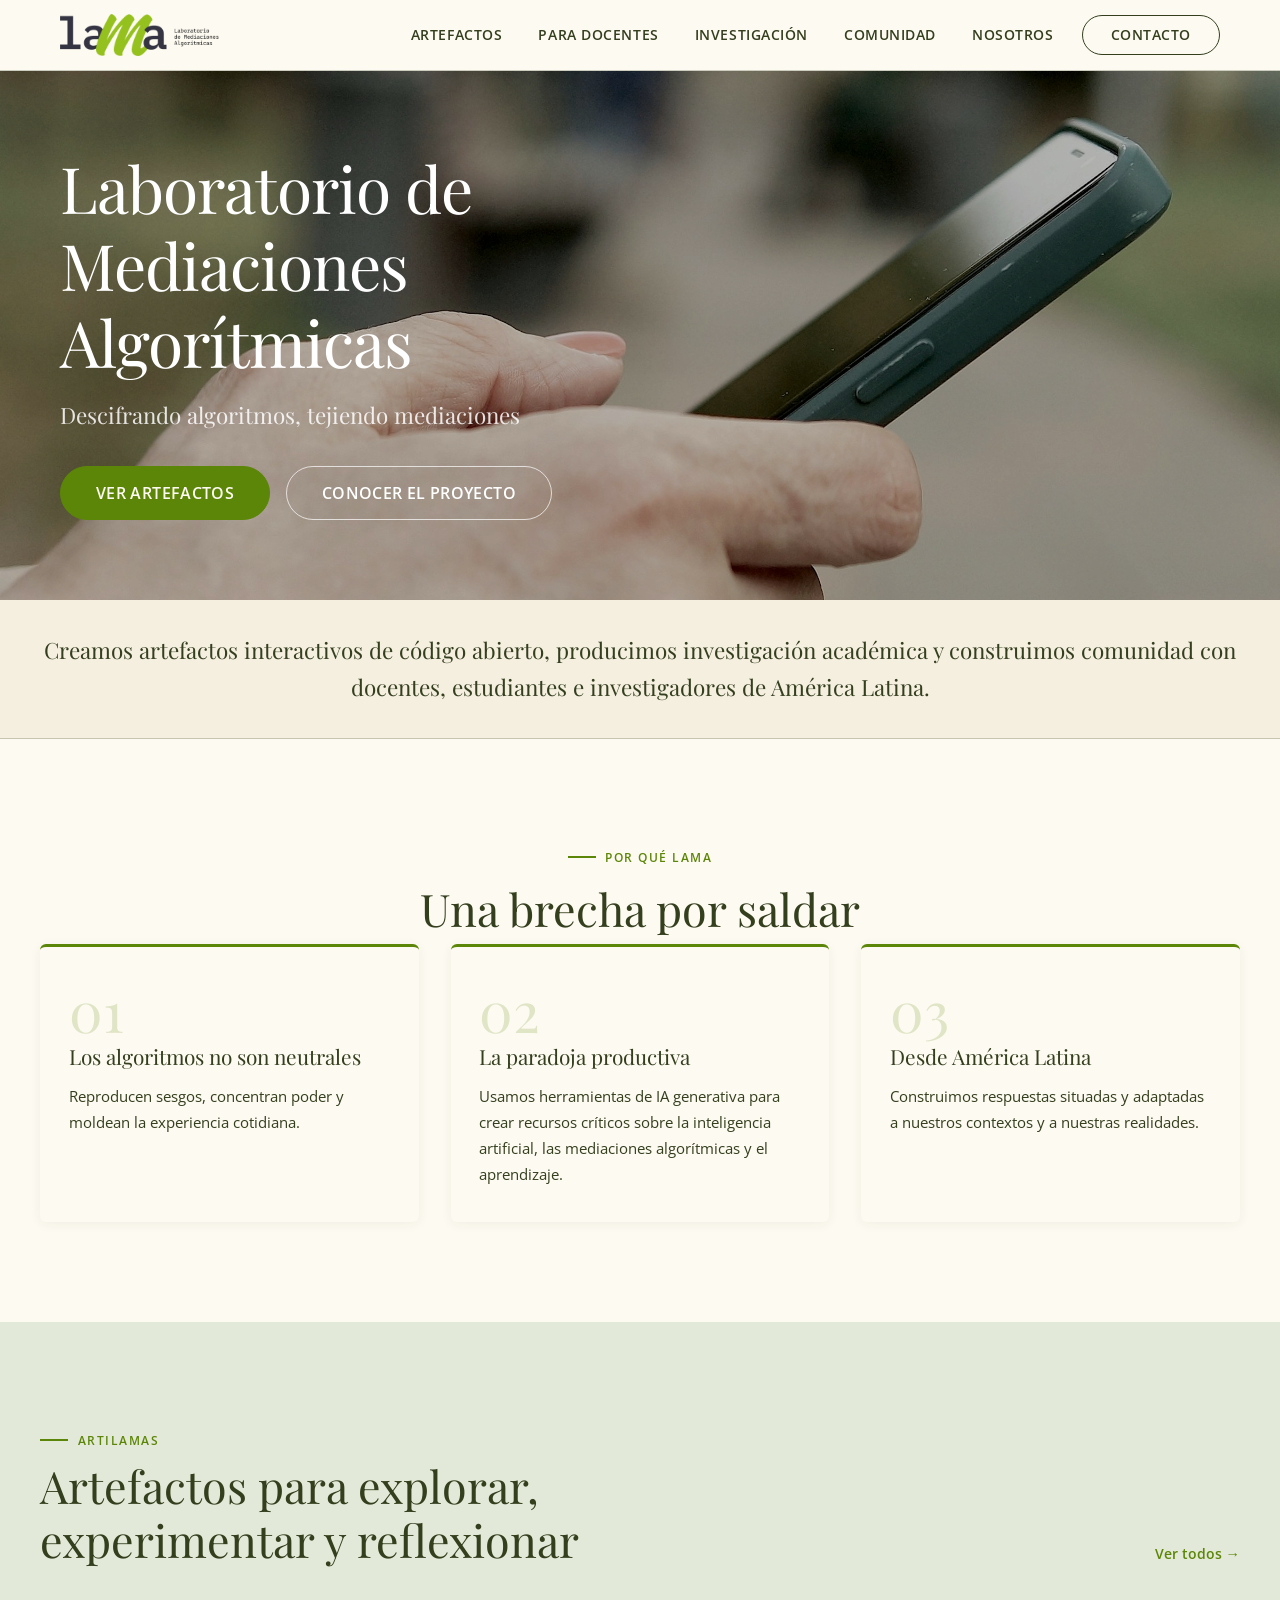
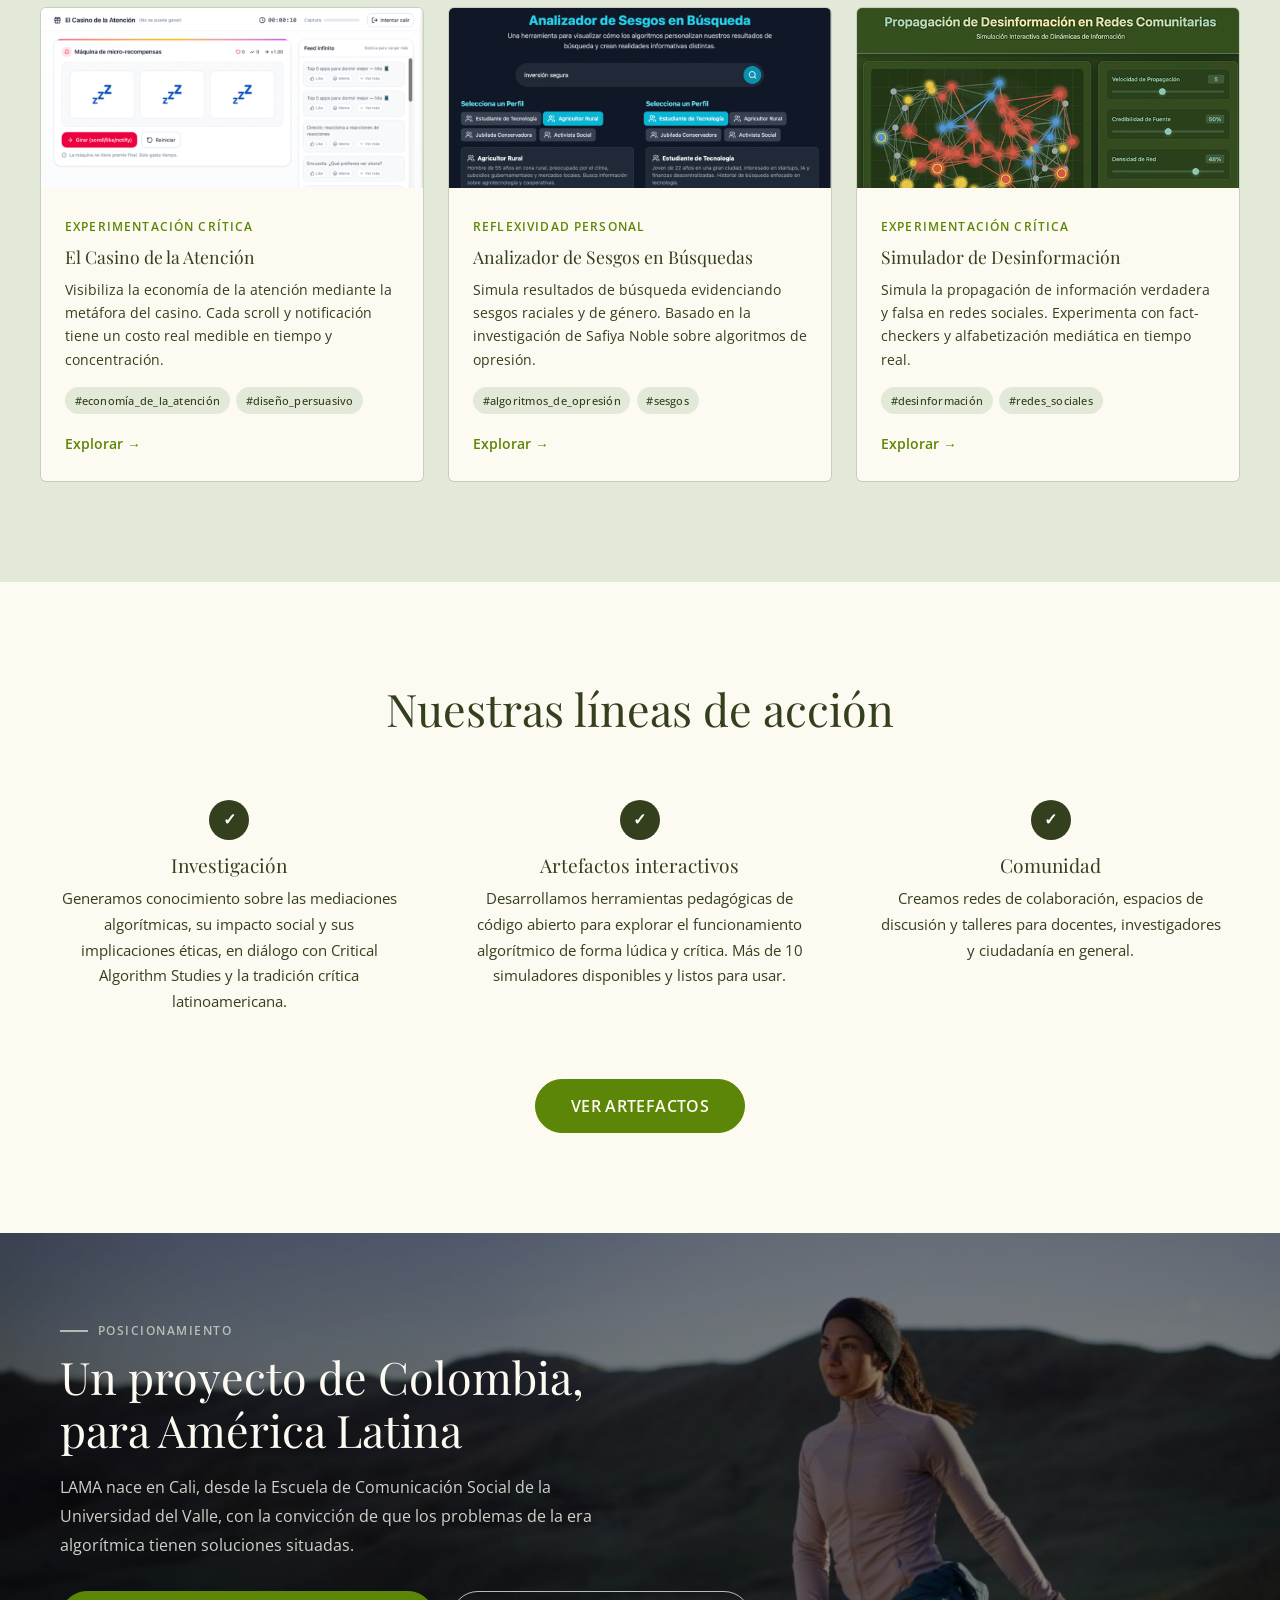
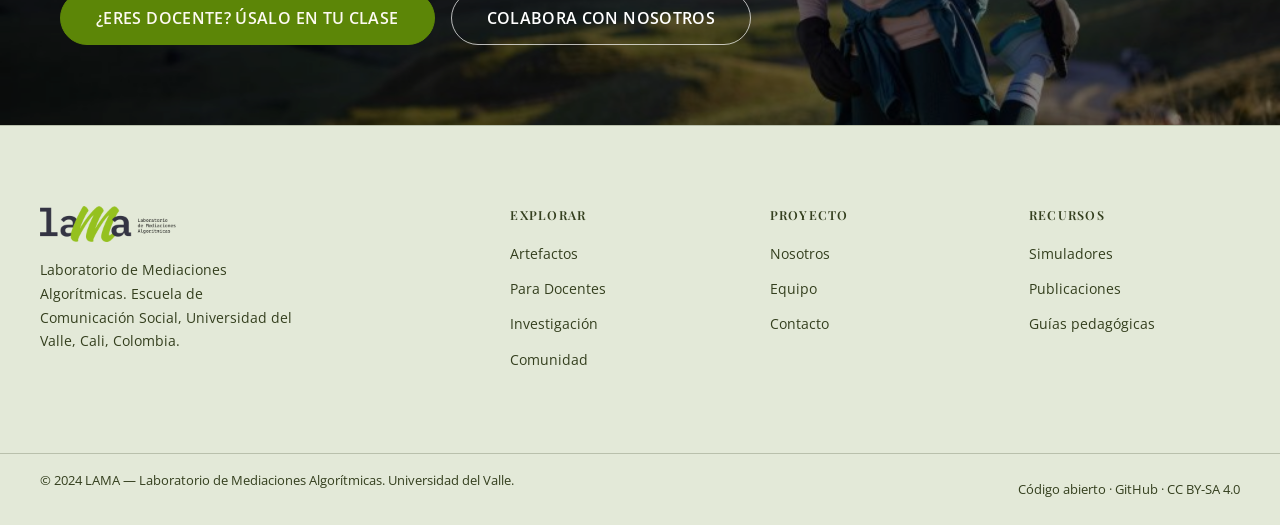
==== index.html @ 021242a7 "Primer commit: sitio web LAMA Co-Authored-By: Claude Sonnet 4.6 <noreply@anthropic.com>" ====
<!DOCTYPE html>
<html lang="es">
<head>
<meta charset="UTF-8">
<meta name="viewport" content="width=device-width, initial-scale=1.0">
<title>LAMA — Laboratorio de Mediaciones Algorítmicas</title>
<meta name="description" content="LAMA crea artefactos pedagógicos interactivos de código abierto para la alfabetización algorítmica crítica. Universidad del Valle, Cali, Colombia.">
<link rel="preconnect" href="https://fonts.googleapis.com">
<link rel="preconnect" href="https://fonts.gstatic.com" crossorigin>
<link href="https://fonts.googleapis.com/css2?family=Playfair+Display:ital,wght@0,400;0,500;0,600;1,400;1,500&family=Open+Sans:wght@300;400;500;600&display=swap" rel="stylesheet">
<link rel="stylesheet" href="assets/css/main.css?v=4">
<style>
  h1,h2,h3,h4,h5,h6 { font-family: 'Playfair Display', serif !important; }
  .intro-bar { background: #F5EFE0 !important; }
  .intro-bar-inner {
    font-family: 'Playfair Display', serif !important;
    font-style: normal;
    font-size: 1.4rem;
    font-weight: 400;
    color: #343F1E;
    text-align: center;
    line-height: 1.65;
  }
  body { font-family: 'Open Sans', sans-serif; }
  .card-thumb { padding: 0; overflow: hidden; }
  .card-thumb img { width: 100%; height: 200px; object-fit: cover; object-position: top center; display: block; }
</style>
</head>
<body>

<!-- ══ NAV ══════════════════════════════════════════ -->
<nav id="nav">
  <div class="nav-inner">
    <a href="index.html" class="nav-logo">
      <img src="assets/img/logo.png" alt="LAMA">
    </a>
    <button class="nav-toggle" id="navToggle" aria-label="Menú">
      <span></span><span></span><span></span>
    </button>
    <ul class="nav-links" id="navLinks">
      <li><a href="artefactos.html">Artefactos</a></li>
      <li><a href="para-docentes.html">Para Docentes</a></li>
      <li><a href="investigacion.html">Investigación</a></li>
      <li><a href="comunidad.html">Comunidad</a></li>
      <li><a href="nosotros.html">Nosotros</a></li>
      <li class="nav-cta"><a href="contacto.html">Contacto</a></li>
    </ul>
  </div>
</nav>

<!-- ══ HERO ═════════════════════════════════════════ -->
<section class="hero">
  <div class="hero-bg" style="background-image:url('assets/img/Header_Home.jpg')"></div>
  <div class="hero-content">
    <h1 class="reveal" style="transition-delay:0s">Laboratorio de<br>Mediaciones<br>Algorítmicas</h1>
    <p class="hero-tagline reveal" style="transition-delay:.15s">Descifrando algoritmos, tejiendo mediaciones</p>
    <p class="hero-sub reveal" style="transition-delay:.28s"></p>
    <div class="hero-btns reveal" style="transition-delay:.4s">
      <a href="artefactos.html" class="btn btn-primary">Ver artefactos</a>
      <a href="nosotros.html" class="btn btn-outline-white">Conocer el proyecto</a>
    </div>
  </div>
</section>

<!-- ══ FRANJA INTRO ══════════════════════════════════ -->
<div class="intro-bar">
  <div class="intro-bar-inner">
    Creamos artefactos interactivos de código abierto, producimos investigación académica y construimos comunidad con docentes, estudiantes e investigadores de América Latina.
  </div>
</div>

<!-- ══ POR QUÉ LAMA — cream ══════════════════════════ -->
<section class="sec sec-cream">
  <div class="wrap">
    <div style="text-align:center;margin-bottom:.5rem">
      <span class="sec-label reveal" style="justify-content:center">Por qué LAMA</span>
      <h2 class="reveal" style="margin-top:.4rem;transition-delay:.1s">Una brecha por saldar</h2>
    </div>
<div class="why-cards">
      <div class="why-card reveal d1">
        <div class="why-num">01</div>
        <h3>Los algoritmos no son neutrales</h3>
        <p>Reproducen sesgos, concentran poder y moldean la experiencia cotidiana.</p>
      </div>
      <div class="why-card reveal d2">
        <div class="why-num">02</div>
        <h3>La paradoja productiva</h3>
        <p>Usamos herramientas de IA generativa para crear recursos críticos sobre la inteligencia artificial, las mediaciones algorítmicas y el aprendizaje.</p>
      </div>
      <div class="why-card reveal d3">
        <div class="why-num">03</div>
        <h3>Desde América Latina</h3>
        <p>Construimos respuestas situadas y adaptadas a nuestros contextos y a nuestras realidades.</p>
      </div>
    </div>
  </div>
</section>

<!-- ══ ARTEFACTOS — sage ══════════════════════════════ -->
<section class="sec sec-sage">
  <div class="wrap">
    <div class="art-header">
      <div>
        <span class="sec-label reveal">Artilamas</span>
        <h2 class="reveal" style="transition-delay:.1s">Artefactos para explorar,<br>experimentar y reflexionar</h2>
      </div>
      <a href="artefactos.html" class="link-more reveal" style="transition-delay:.2s">Ver todos →</a>
    </div>
    <div class="cards">
      <div class="card reveal d1">
        <div class="card-thumb"><img src="assets/img/Artefactos/Casino_atencion-1024x669.png" alt="El Casino de la Atención"></div>
        <div class="card-body">
          <span class="card-badge">Experimentación crítica</span>
          <h3>El Casino de la Atención</h3>
          <p>Visibiliza la economía de la atención mediante la metáfora del casino. Cada scroll y notificación tiene un costo real medible en tiempo y concentración.</p>
          <div class="card-tags">
            <span class="tag">#economía_de_la_atención</span>
            <span class="tag">#diseño_persuasivo</span>
          </div>
          <a href="http://simuladores.lama.lat" class="card-cta" target="_blank" rel="noopener">Explorar →</a>
        </div>
      </div>
      <div class="card reveal d2">
        <div class="card-thumb"><img src="assets/img/Artefactos/Analizador_de_sesgos_2-1024x724.png" alt="Analizador de Sesgos en Búsquedas"></div>
        <div class="card-body">
          <span class="card-badge">Reflexividad personal</span>
          <h3>Analizador de Sesgos en Búsquedas</h3>
          <p>Simula resultados de búsqueda evidenciando sesgos raciales y de género. Basado en la investigación de Safiya Noble sobre algoritmos de opresión.</p>
          <div class="card-tags">
            <span class="tag">#algoritmos_de_opresión</span>
            <span class="tag">#sesgos</span>
          </div>
          <a href="http://simuladores.lama.lat" class="card-cta" target="_blank" rel="noopener">Explorar →</a>
        </div>
      </div>
      <div class="card reveal d3">
        <div class="card-thumb"><img src="assets/img/Artefactos/Simulador_de_desinformacion.png" alt="Simulador de Desinformación"></div>
        <div class="card-body">
          <span class="card-badge">Experimentación crítica</span>
          <h3>Simulador de Desinformación</h3>
          <p>Simula la propagación de información verdadera y falsa en redes sociales. Experimenta con fact-checkers y alfabetización mediática en tiempo real.</p>
          <div class="card-tags">
            <span class="tag">#desinformación</span>
            <span class="tag">#redes_sociales</span>
          </div>
          <a href="http://simuladores.lama.lat" class="card-cta" target="_blank" rel="noopener">Explorar →</a>
        </div>
      </div>
    </div>
  </div>
</section>

<!-- ══ LÍNEAS DE ACCIÓN — cream ═══════════════════════ -->
<section class="sec sec-cream">
  <div class="wrap">
    <div style="text-align:center;margin-bottom:2.5rem">
      <h2 class="reveal">Nuestras líneas de acción</h2>
    </div>
    <div class="lineas-grid" style="text-align:center">
      <div class="linea-centered reveal d1">
        <div class="linea-check">✓</div>
        <h3>Investigación</h3>
        <p>Generamos conocimiento sobre las mediaciones algorítmicas, su impacto social y sus implicaciones éticas, en diálogo con Critical Algorithm Studies y la tradición crítica latinoamericana.</p>
      </div>
      <div class="linea-centered reveal d2">
        <div class="linea-check">✓</div>
        <h3>Artefactos interactivos</h3>
        <p>Desarrollamos herramientas pedagógicas de código abierto para explorar el funcionamiento algorítmico de forma lúdica y crítica. Más de 10 simuladores disponibles y listos para usar.</p>
      </div>
      <div class="linea-centered reveal d3">
        <div class="linea-check">✓</div>
        <h3>Comunidad</h3>
        <p>Creamos redes de colaboración, espacios de discusión y talleres para docentes, investigadores y ciudadanía en general.</p>
      </div>
    </div>
    <div style="text-align:center;margin-top:2.5rem" class="reveal">
      <a href="artefactos.html" class="btn btn-primary">Ver artefactos</a>
    </div>
  </div>
</section>

<!-- ══ TERRITORIAL — sage con Images3.jpg ════════════ -->
<div class="territorial">
  <div class="territorial-bg" style="background-image:url('assets/img/Images3.jpg');filter:brightness(.5);background-position:top center"></div>
  <div class="territorial-content">
    <span class="sec-label reveal">Posicionamiento</span>
    <h2 class="reveal" style="transition-delay:.12s">Un proyecto de Colombia,<br>para América Latina</h2>
    <p class="reveal" style="transition-delay:.24s">LAMA nace en Cali, desde la Escuela de Comunicación Social de la Universidad del Valle, con la convicción de que los problemas de la era algorítmica tienen soluciones situadas.</p>
    <div class="territorial-ctas reveal" style="transition-delay:.36s">
      <a href="para-docentes.html" class="btn btn-primary">¿Eres docente? Úsalo en tu clase</a>
      <a href="contacto.html" class="btn btn-outline-white">Colabora con nosotros</a>
    </div>
  </div>
</div>

<!-- ══ FOOTER — sage ═════════════════════════════════ -->
<footer>
  <div class="footer-above">
    <div class="footer-above-grid">
      <div class="footer-brand reveal">
        <img src="assets/img/logo.png" alt="LAMA">
        <p>Laboratorio de Mediaciones Algorítmicas. Escuela de Comunicación Social, Universidad del Valle, Cali, Colombia.</p>
      </div>
      <div class="footer-col reveal d1">
        <h4>Explorar</h4>
        <ul>
          <li><a href="artefactos.html">Artefactos</a></li>
          <li><a href="para-docentes.html">Para Docentes</a></li>
          <li><a href="investigacion.html">Investigación</a></li>
          <li><a href="comunidad.html">Comunidad</a></li>
        </ul>
      </div>
      <div class="footer-col reveal d2">
        <h4>Proyecto</h4>
        <ul>
          <li><a href="nosotros.html">Nosotros</a></li>
          <li><a href="nosotros.html#equipo">Equipo</a></li>
          <li><a href="contacto.html">Contacto</a></li>
        </ul>
      </div>
      <div class="footer-col reveal d3">
        <h4>Recursos</h4>
        <ul>
          <li><a href="http://simuladores.lama.lat" target="_blank" rel="noopener">Simuladores</a></li>
          <li><a href="investigacion.html#publicaciones">Publicaciones</a></li>
          <li><a href="para-docentes.html#guias">Guías pedagógicas</a></li>
        </ul>
      </div>
    </div>
  </div>
  <div class="footer-primary">
    <div class="footer-primary-inner">
      <p>© 2024 LAMA — Laboratorio de Mediaciones Algorítmicas. Universidad del Valle.</p>
      <p>Código abierto · <a href="#">GitHub</a> · <a href="#">CC BY-SA 4.0</a></p>
    </div>
  </div>
</footer>

<script src="assets/js/main.js"></script>
</body>
</html>
---- assets/css/main.css ----
/* ═══════════════════════════════════════════════════════
   LAMA — Design System
   Laboratorio de Mediaciones Algorítmicas
   Universidad del Valle, Cali, Colombia
═══════════════════════════════════════════════════════ */
:root {
  --c0: #5C8607;
  --c1: #70A309;
  --c2: #343F1E;
  --c3: #343F1E;
  --c4: #E3E9D8;
  --c5: #FDFAF1;
  --c6: rgba(53,64,31,0.24);
  --c8: #050505;
  --f-heading: 'Playfair Display', serif;
  --f-body: 'Open Sans', sans-serif;
  --max: 1200px;
}

/* ── RESET ─────────────────────────────────────────── */
*, *::before, *::after { box-sizing: border-box; margin: 0; padding: 0; }
html { scroll-behavior: smooth; }
body {
  font-family: var(--f-body);
  font-size: 16px;
  font-weight: 400;
  line-height: 1.7;
  background: var(--c5);
  color: var(--c3);
  overflow-x: hidden;
}
a { color: var(--c0); text-decoration: none; }
a:hover { color: var(--c1); }
img { display: block; max-width: 100%; }
h1, h2, h3, h4, h5, h6 {
  font-family: 'Playfair Display', serif !important;
  color: var(--c2);
  font-weight: 400;
}
h1 { font-size: clamp(2.8rem, 5vw, 4.5rem); line-height: 1.2em; letter-spacing: -1px; }
h2 { font-size: clamp(2rem, 3.5vw, 3rem); line-height: 1.2em; }
h3 { font-size: clamp(1.4rem, 2vw, 2rem); line-height: 1em; }
h4 { font-size: 1.375rem; line-height: 1.4em; }
p  { margin-bottom: 1.5em; }
p:last-child { margin-bottom: 0; }

/* ── BOTONES ────────────────────────────────────────── */
.btn {
  display: inline-block;
  font-family: var(--f-body);
  font-size: 16px;
  font-weight: 600;
  line-height: 1em;
  text-transform: uppercase;
  letter-spacing: .36px;
  padding: 18px 35px;
  border-radius: 100px;
  border: none;
  cursor: pointer;
  transition: background .2s, color .2s, border-color .2s, transform .15s;
}
.btn:hover { transform: translateY(-2px); }
.btn-primary { background: var(--c0); color: var(--c5); border: 1px solid var(--c0); }
.btn-primary:hover { background: var(--c1); border-color: var(--c1); color: var(--c5); }
.btn-outline { background: transparent; color: var(--c2); border: 1px solid var(--c2); }
.btn-outline:hover { background: var(--c0); color: var(--c5); border-color: var(--c0); }
.btn-outline-white { background: transparent; color: #fff; border: 1.5px solid rgba(255,255,255,0.7); }
.btn-outline-white:hover { background: rgba(255,255,255,0.15); color: #fff; }
.btn-sm { padding: 12px 24px; font-size: 14px; }

/* ── NAV ────────────────────────────────────────────── */
nav {
  position: fixed; top: 0; left: 0; right: 0; z-index: 100;
  background: var(--c5);
  border-bottom: 1px solid var(--c6);
  transition: box-shadow .25s;
}
nav.scrolled { box-shadow: 0 2px 16px rgba(52,63,30,.08); }
.nav-inner {
  max-width: var(--max); margin: 0 auto;
  padding: 0 20px;
  height: 70px;
  display: flex; align-items: center; justify-content: space-between;
}
.nav-logo img { height: 42px; width: auto; display: block; }
.nav-links {
  display: flex; align-items: center;
  gap: 0; list-style: none;
}
.nav-links li a {
  font-family: var(--f-body);
  font-size: 14px; font-weight: 600;
  text-transform: uppercase; letter-spacing: .04em;
  color: var(--c3);
  padding: 0 18px;
  display: block;
  transition: color .2s;
  line-height: 70px;
}
.nav-links li a:hover,
.nav-links li a.active { color: var(--c1); }
.nav-links li.nav-cta a {
  color: var(--c2);
  background: transparent;
  border: 1px solid var(--c2);
  border-radius: 100px;
  padding: 12px 28px;
  line-height: 1em;
  font-size: 14px;
  margin-left: 10px;
  transition: background .2s, color .2s, border-color .2s;
}
.nav-links li.nav-cta a:hover { background: var(--c1); color: var(--c5); border-color: var(--c1); }

/* Hamburger */
.nav-toggle { display: none; background: none; border: none; cursor: pointer; padding: 4px; }
.nav-toggle span {
  display: block; width: 24px; height: 2px;
  background: var(--c2); margin: 5px 0;
  transition: transform .2s, opacity .2s;
}

/* ── HERO ───────────────────────────────────────────── */
.hero {
  margin-top: 70px;
  position: relative;
  min-height: 56vh;
  display: flex; align-items: center;
  overflow: hidden;
}
.hero-bg {
  position: absolute; inset: 0;
  background-size: cover;
  background-position: center;
  filter: brightness(.72);
}
.hero-content {
  position: relative; z-index: 1;
  max-width: var(--max); margin: 0 auto; width: 100%;
  padding: 80px 20px;
  color: #fff;
}
.hero-content h1 { color: #fff; }
.hero-tagline {
  font-family: var(--f-heading);
  font-size: clamp(1.1rem, 2vw, 1.4rem);
  color: rgba(255,255,255,.85);
  margin: 1rem 0 .5rem;
}
.hero-sub {
  font-size: 1rem; color: rgba(255,255,255,.8);
  max-width: 560px; line-height: 1.8;
  margin-bottom: 2rem;
}
.hero-btns { display: flex; gap: 1rem; flex-wrap: wrap; }

/* Hero pequeño (subpáginas) */
.hero-sm {
  margin-top: 70px;
  position: relative;
  min-height: 36vh;
  display: flex; align-items: center;
  overflow: hidden;
}
.hero-sm .hero-bg { filter: brightness(.68); }
.hero-sm .hero-content { padding: 60px 20px; }

/* ── FRANJA INTRO ─────────────────────────────────── */
.intro-bar {
  background: #F5EFE0 !important;
  padding: 2rem 20px;
  border-bottom: 1px solid var(--c6);
}
.intro-bar-inner {
  max-width: var(--max); margin: 0 auto;
  font-family: 'Playfair Display', serif;
  font-size: 1.4rem; font-weight: 400;
  font-style: normal;
  line-height: 1.65;
  color: var(--c2);
  text-align: center;
}

/* ── SECCIONES ─────────────────────────────────────── */
.sec { padding: 100px 20px; }
.sec-sm { padding: 70px 20px; }
.wrap { max-width: var(--max); margin: 0 auto; }
.sec-cream { background: var(--c5); }
.sec-sage  { background: var(--c4); }

/* Label */
.sec-label {
  display: inline-flex; align-items: center; gap: .6rem;
  font-family: var(--f-body); font-size: .78rem; font-weight: 600;
  text-transform: uppercase; letter-spacing: .12em;
  color: var(--c0); margin-bottom: .5rem;
}
.sec-label::before {
  content: '';
  display: inline-block; width: 28px; height: 2px;
  background: var(--c0); flex-shrink: 0;
}

/* ── WHY CARDS ─────────────────────────────────────── */
.why-intro-text {
  font-size: 1.05rem; max-width: 680px;
  margin: 0 auto 3rem; text-align: center;
  color: var(--c3); line-height: 1.8;
}
.why-cards {
  display: grid;
  grid-template-columns: repeat(3, 1fr);
  gap: 2rem;
}
.why-card {
  background: var(--c5);
  border-radius: 6px;
  border-top: 3px solid var(--c0);
  padding: 2.2rem 1.8rem;
  box-shadow: 0 2px 12px rgba(52,63,30,.06);
  transition: transform .25s, box-shadow .25s;
}
.why-card:hover { transform: translateY(-4px); box-shadow: 0 8px 24px rgba(52,63,30,.12); }
.why-num {
  font-family: var(--f-heading);
  font-size: 3.5rem; line-height: 1;
  color: rgba(92,134,7,.18);
  margin-bottom: .5rem;
}
.why-card h3 { font-size: 1.3rem; margin-bottom: 1rem; color: var(--c2); }
.why-card p  { font-size: .93rem; color: var(--c3); line-height: 1.75; margin: 0; }

/* ── ARTEFACTO CARDS ──────────────────────────────── */
.art-header {
  display: flex; justify-content: space-between; align-items: flex-end;
  margin-bottom: 2.5rem; flex-wrap: wrap; gap: 1rem;
}
.link-more {
  font-family: var(--f-body); font-size: .9rem; font-weight: 600;
  color: var(--c0); text-decoration: none; white-space: nowrap;
  transition: color .2s;
}
.link-more:hover { color: var(--c1); }
.cards {
  display: grid;
  grid-template-columns: repeat(3, 1fr);
  gap: 1.5rem;
}
.card {
  background: var(--c5);
  border-radius: 6px;
  border: 1px solid var(--c6);
  overflow: hidden;
  transition: transform .25s, box-shadow .25s;
}
.card:hover { transform: translateY(-5px); box-shadow: 0 12px 32px rgba(52,63,30,.12); }
.card-thumb {
  position: relative; height: 180px;
  background: var(--c4);
  display: flex; align-items: center; justify-content: center;
  font-size: 3.5rem; overflow: hidden;
}
.card-thumb img {
  position: absolute; inset: 0;
  width: 100%; height: 100%; object-fit: cover;
}
.card-body { padding: 1.5rem; }
.card-badge {
  display: inline-block;
  font-size: .72rem; font-weight: 600;
  text-transform: uppercase; letter-spacing: .1em;
  color: var(--c0); margin-bottom: .6rem;
}
.card-body h3 { font-size: 1.1rem; margin-bottom: .7rem; line-height: 1.2; }
.card-body p  { font-size: .88rem; color: var(--c3); line-height: 1.65; margin-bottom: 1rem; }
.card-tags { display: flex; flex-wrap: wrap; gap: .4rem; margin-bottom: 1rem; }
.tag {
  font-size: .7rem; font-weight: 500;
  background: var(--c4); color: var(--c2);
  padding: .25rem .6rem; border-radius: 100px;
  letter-spacing: .02em;
}
.card-cta {
  font-size: .85rem; font-weight: 600;
  color: var(--c0); text-decoration: none;
  transition: color .2s;
}
.card-cta:hover { color: var(--c1); }

/* ── LÍNEAS DE ACCIÓN ────────────────────────────── */
.lineas-grid {
  display: grid; grid-template-columns: repeat(3, 1fr);
  gap: 2rem;
}
.linea-centered { padding: 1.5rem 1rem; }
.linea-check {
  width: 40px; height: 40px; background: var(--c2);
  border-radius: 100px; display: flex; align-items: center;
  justify-content: center; color: #fff;
  font-size: 1rem; font-weight: 700; margin: 0 auto 1rem;
}
.linea-centered h3 { margin-bottom: .7rem; font-size: 1.2rem; }
.linea-centered p  { font-size: .92rem; color: var(--c3); line-height: 1.75; }

/* ── TERRITORIAL ─────────────────────────────────── */
.territorial {
  position: relative; min-height: 52vh;
  display: flex; align-items: center; overflow: hidden;
}
.territorial-bg {
  position: absolute; inset: 0;
  background-size: cover; background-position: center;
  filter: brightness(.42);
}
.territorial-content {
  position: relative; z-index: 1;
  max-width: var(--max); margin: 0 auto; width: 100%;
  padding: 80px 20px;
}
.territorial-content .sec-label { color: rgba(227,233,216,.7); }
.territorial-content .sec-label::before { background: rgba(227,233,216,.7); }
.territorial-content h2 { color: #FDFAF1; max-width: 600px; margin-bottom: 1rem; }
.territorial-content p {
  color: rgba(253,250,241,.82); max-width: 560px;
  font-size: 1rem; line-height: 1.8; margin-bottom: 2rem;
}
.territorial-ctas { display: flex; gap: 1rem; flex-wrap: wrap; }

/* ── FOOTER ─────────────────────────────────────── */
.footer-above {
  background: var(--c4);
  padding: 80px 20px;
  border-top: 1px solid var(--c6);
}
.footer-above-grid {
  max-width: var(--max); margin: 0 auto;
  display: grid; grid-template-columns: 2fr 1fr 1fr 1fr;
  gap: 3rem; align-items: start;
}
.footer-brand img { height: 36px; margin-bottom: 1rem; }
.footer-brand p { font-size: .87rem; color: var(--c3); line-height: 1.7; max-width: 260px; }
.footer-col h4 {
  font-family: var(--f-body); font-size: .78rem; font-weight: 600;
  text-transform: uppercase; letter-spacing: .1em;
  color: var(--c2); margin-bottom: 1rem;
}
.footer-col ul { list-style: none; display: flex; flex-direction: column; gap: .5rem; }
.footer-col ul li a { font-size: .87rem; color: var(--c3); transition: color .2s; }
.footer-col ul li a:hover { color: var(--c0); }
.footer-primary {
  background: var(--c4);
  border-top: 1px solid var(--c6);
  padding: 15px 20px;
}
.footer-primary-inner {
  max-width: var(--max); margin: 0 auto;
  display: flex; justify-content: space-between; align-items: center;
  flex-wrap: wrap; gap: .5rem;
}
.footer-primary-inner p,
.footer-primary-inner a { font-size: 13px; color: var(--c3); }
.footer-primary-inner a:hover { color: var(--c0); }

/* ── ANIMACIONES ────────────────────────────────── */
.reveal {
  opacity: 0; transform: translateY(28px);
  transition: opacity .75s cubic-bezier(.16,1,.3,1), transform .75s cubic-bezier(.16,1,.3,1);
}
.reveal.on { opacity: 1; transform: none; }
.d1 { transition-delay: .1s; }
.d2 { transition-delay: .22s; }
.d3 { transition-delay: .34s; }
.d4 { transition-delay: .46s; }
/* fade from left */
.reveal-left {
  opacity: 0; transform: translateX(-32px);
  transition: opacity .75s cubic-bezier(.16,1,.3,1), transform .75s cubic-bezier(.16,1,.3,1);
}
.reveal-left.on { opacity: 1; transform: none; }
/* fade from right */
.reveal-right {
  opacity: 0; transform: translateX(32px);
  transition: opacity .75s cubic-bezier(.16,1,.3,1), transform .75s cubic-bezier(.16,1,.3,1);
}
.reveal-right.on { opacity: 1; transform: none; }
/* scale in */
.reveal-scale {
  opacity: 0; transform: scale(.94);
  transition: opacity .7s cubic-bezier(.16,1,.3,1), transform .7s cubic-bezier(.16,1,.3,1);
}
.reveal-scale.on { opacity: 1; transform: scale(1); }

/* ── BREADCRUMB ────────────────────────────────── */
.breadcrumb {
  background: var(--c4); padding: .7rem 20px;
  border-bottom: 1px solid var(--c6);
}
.breadcrumb-inner {
  max-width: var(--max); margin: 0 auto;
  font-size: .82rem; color: var(--c3);
  display: flex; gap: .5rem; align-items: center;
}
.breadcrumb-inner a { color: var(--c0); }
.breadcrumb-inner span { color: var(--c6); }

/* ── FILTER TABS ────────────────────────────────── */
.filter-tabs {
  display: flex; flex-wrap: wrap; gap: .5rem;
  margin-bottom: 2.5rem;
}
.filter-tab {
  font-family: var(--f-body); font-size: .82rem; font-weight: 600;
  text-transform: uppercase; letter-spacing: .06em;
  padding: 8px 20px; border-radius: 100px;
  border: 1px solid var(--c6); background: transparent;
  color: var(--c3); cursor: pointer;
  transition: background .2s, color .2s, border-color .2s;
}
.filter-tab:hover, .filter-tab.active {
  background: var(--c0); color: #fff; border-color: var(--c0);
}

/* ── TEAM GRID ─────────────────────────────────── */
.team-grid {
  display: grid; grid-template-columns: repeat(3, 1fr);
  gap: 2rem;
}
.team-card {
  text-align: center;
  background: var(--c5);
  border-radius: 6px;
  border: 1px solid var(--c6);
  padding: 2rem 1.5rem;
  transition: transform .25s, box-shadow .25s;
}
.team-card:hover { transform: translateY(-4px); box-shadow: 0 8px 24px rgba(52,63,30,.1); }
.team-avatar {
  width: 90px; height: 90px; border-radius: 100px;
  background: var(--c4); margin: 0 auto 1.2rem;
  display: flex; align-items: center; justify-content: center;
  font-size: 2rem; overflow: hidden;
}
.team-card h4 { font-size: 1.1rem; margin-bottom: .3rem; }
.team-role {
  font-size: .82rem; font-weight: 600;
  text-transform: uppercase; letter-spacing: .06em;
  color: var(--c0); margin-bottom: .8rem;
}
.team-bio { font-size: .88rem; color: var(--c3); line-height: 1.6; margin: 0; }

/* ── CONTACT FORM ─────────────────────────────── */
.form-grid { display: grid; grid-template-columns: 1fr 1fr; gap: 1.2rem; }
.form-group { display: flex; flex-direction: column; gap: .4rem; }
.form-group.full { grid-column: 1 / -1; }
.form-group label {
  font-size: .82rem; font-weight: 600;
  text-transform: uppercase; letter-spacing: .06em;
  color: var(--c2);
}
.form-group input,
.form-group select,
.form-group textarea {
  font-family: var(--f-body); font-size: .95rem;
  padding: 12px 16px; border-radius: 4px;
  border: 1px solid var(--c6);
  background: var(--c5); color: var(--c3);
  transition: border-color .2s, box-shadow .2s;
  outline: none;
}
.form-group input:focus,
.form-group select:focus,
.form-group textarea:focus {
  border-color: var(--c0);
  box-shadow: 0 0 0 3px rgba(92,134,7,.12);
}
.form-group textarea { resize: vertical; min-height: 140px; }

/* ── STAT ROW ──────────────────────────────────── */
.stat-row {
  display: grid; grid-template-columns: repeat(4, 1fr);
  gap: 1rem; margin: 3rem 0;
}
.stat-item { text-align: center; }
.stat-num {
  font-family: var(--f-heading);
  font-size: clamp(2.5rem, 4vw, 3.5rem);
  color: var(--c0); line-height: 1;
  margin-bottom: .4rem;
}
.stat-label { font-size: .85rem; font-weight: 500; color: var(--c3); }

/* ── PUB LIST ─────────────────────────────────── */
.pub-list { display: flex; flex-direction: column; gap: 1.5rem; }
.pub-item {
  padding: 1.5rem 1.8rem;
  border-radius: 6px;
  border: 1px solid var(--c6);
  background: var(--c5);
  transition: box-shadow .2s;
}
.pub-item:hover { box-shadow: 0 4px 16px rgba(52,63,30,.08); }
.pub-year { font-size: .78rem; font-weight: 600; color: var(--c0); text-transform: uppercase; letter-spacing: .1em; margin-bottom: .3rem; }
.pub-title { font-family: var(--f-heading); font-size: 1.1rem; color: var(--c2); margin-bottom: .4rem; }
.pub-authors { font-size: .88rem; color: var(--c3); margin-bottom: .4rem; }
.pub-journal { font-size: .82rem; font-style: italic; color: rgba(52,63,30,.65); }

/* ── EVENT CARD ───────────────────────────────── */
.event-list { display: flex; flex-direction: column; gap: 1.2rem; }
.event-card {
  display: grid; grid-template-columns: 80px 1fr;
  gap: 1.5rem; align-items: start;
  padding: 1.5rem 1.8rem;
  border-radius: 6px;
  border: 1px solid var(--c6);
  background: var(--c5);
  transition: box-shadow .2s;
}
.event-card:hover { box-shadow: 0 4px 16px rgba(52,63,30,.08); }
.event-date {
  text-align: center;
  background: var(--c4);
  border-radius: 4px;
  padding: .8rem .5rem;
}
.event-date-day {
  font-family: var(--f-heading);
  font-size: 2rem; line-height: 1; color: var(--c0);
}
.event-date-month { font-size: .7rem; font-weight: 600; text-transform: uppercase; letter-spacing: .08em; color: var(--c3); }
.event-title { font-family: var(--f-heading); font-size: 1.1rem; color: var(--c2); margin-bottom: .4rem; }
.event-meta { font-size: .85rem; color: var(--c0); margin-bottom: .5rem; }
.event-desc { font-size: .88rem; color: var(--c3); line-height: 1.6; margin: 0; }

/* ── DOCENTES GUIDE CARDS ─────────────────────── */
.guide-grid {
  display: grid; grid-template-columns: repeat(2, 1fr);
  gap: 1.5rem; margin-top: 2rem;
}
.guide-card {
  padding: 2rem;
  border-radius: 6px;
  border: 1px solid var(--c6);
  background: var(--c5);
  display: flex; gap: 1.2rem; align-items: flex-start;
  transition: transform .2s, box-shadow .2s;
}
.guide-card:hover { transform: translateY(-3px); box-shadow: 0 6px 20px rgba(52,63,30,.1); }
.guide-icon {
  width: 48px; height: 48px; flex-shrink: 0;
  background: var(--c4); border-radius: 8px;
  display: flex; align-items: center; justify-content: center;
  font-size: 1.4rem;
}
.guide-card h4 { font-size: 1rem; margin-bottom: .4rem; }
.guide-card p { font-size: .87rem; color: var(--c3); line-height: 1.6; margin: 0; }

/* ── STEPS ────────────────────────────────────── */
.steps { display: flex; flex-direction: column; gap: 1.5rem; }
.step {
  display: grid; grid-template-columns: 48px 1fr;
  gap: 1.2rem; align-items: start;
}
.step-num {
  width: 48px; height: 48px;
  background: var(--c0); color: #fff;
  border-radius: 100px;
  display: flex; align-items: center; justify-content: center;
  font-family: var(--f-heading); font-size: 1.1rem;
  flex-shrink: 0;
}
.step h4 { font-size: 1rem; margin-bottom: .3rem; }
.step p { font-size: .88rem; color: var(--c3); line-height: 1.6; margin: 0; }

/* ── RESPONSIVE ───────────────────────────────── */
@media (max-width: 1024px) {
  .why-cards { grid-template-columns: repeat(2, 1fr); }
  .cards { grid-template-columns: repeat(2, 1fr); }
  .team-grid { grid-template-columns: repeat(2, 1fr); }
  .stat-row { grid-template-columns: repeat(2, 1fr); }
  .footer-above-grid { grid-template-columns: 1fr 1fr; gap: 2rem; }
}
@media (max-width: 768px) {
  .nav-links { display: none; flex-direction: column; position: absolute; top: 70px; left: 0; right: 0; background: var(--c5); border-bottom: 1px solid var(--c6); padding: 1rem 0; }
  .nav-links.open { display: flex; }
  .nav-links li a { line-height: 1; padding: 12px 20px; }
  .nav-links li.nav-cta a { margin: 8px 20px; display: inline-block; line-height: 1; }
  .nav-toggle { display: block; }
  .lineas-grid { grid-template-columns: 1fr; }
  .guide-grid { grid-template-columns: 1fr; }
  .form-grid { grid-template-columns: 1fr; }
  .event-card { grid-template-columns: 1fr; }
  .event-date { display: flex; gap: .5rem; align-items: center; justify-content: flex-start; }
  /* Fix any inline 2-col grids */
  [style*="grid-template-columns:1fr 1fr"] { grid-template-columns: 1fr !important; }
  [style*="grid-template-columns: 1fr 1fr"] { grid-template-columns: 1fr !important; }
}
@media (max-width: 640px) {
  .sec { padding: 64px 16px; }
  .cards { grid-template-columns: 1fr; }
  .why-cards { grid-template-columns: 1fr; }
  .team-grid { grid-template-columns: 1fr; }
  .stat-row { grid-template-columns: repeat(2, 1fr); }
  .footer-above { padding: 60px 16px; }
  .footer-above-grid { grid-template-columns: 1fr; }
  .hero-content { padding: 60px 16px; }
  .territorial-content { padding: 60px 16px; }
}
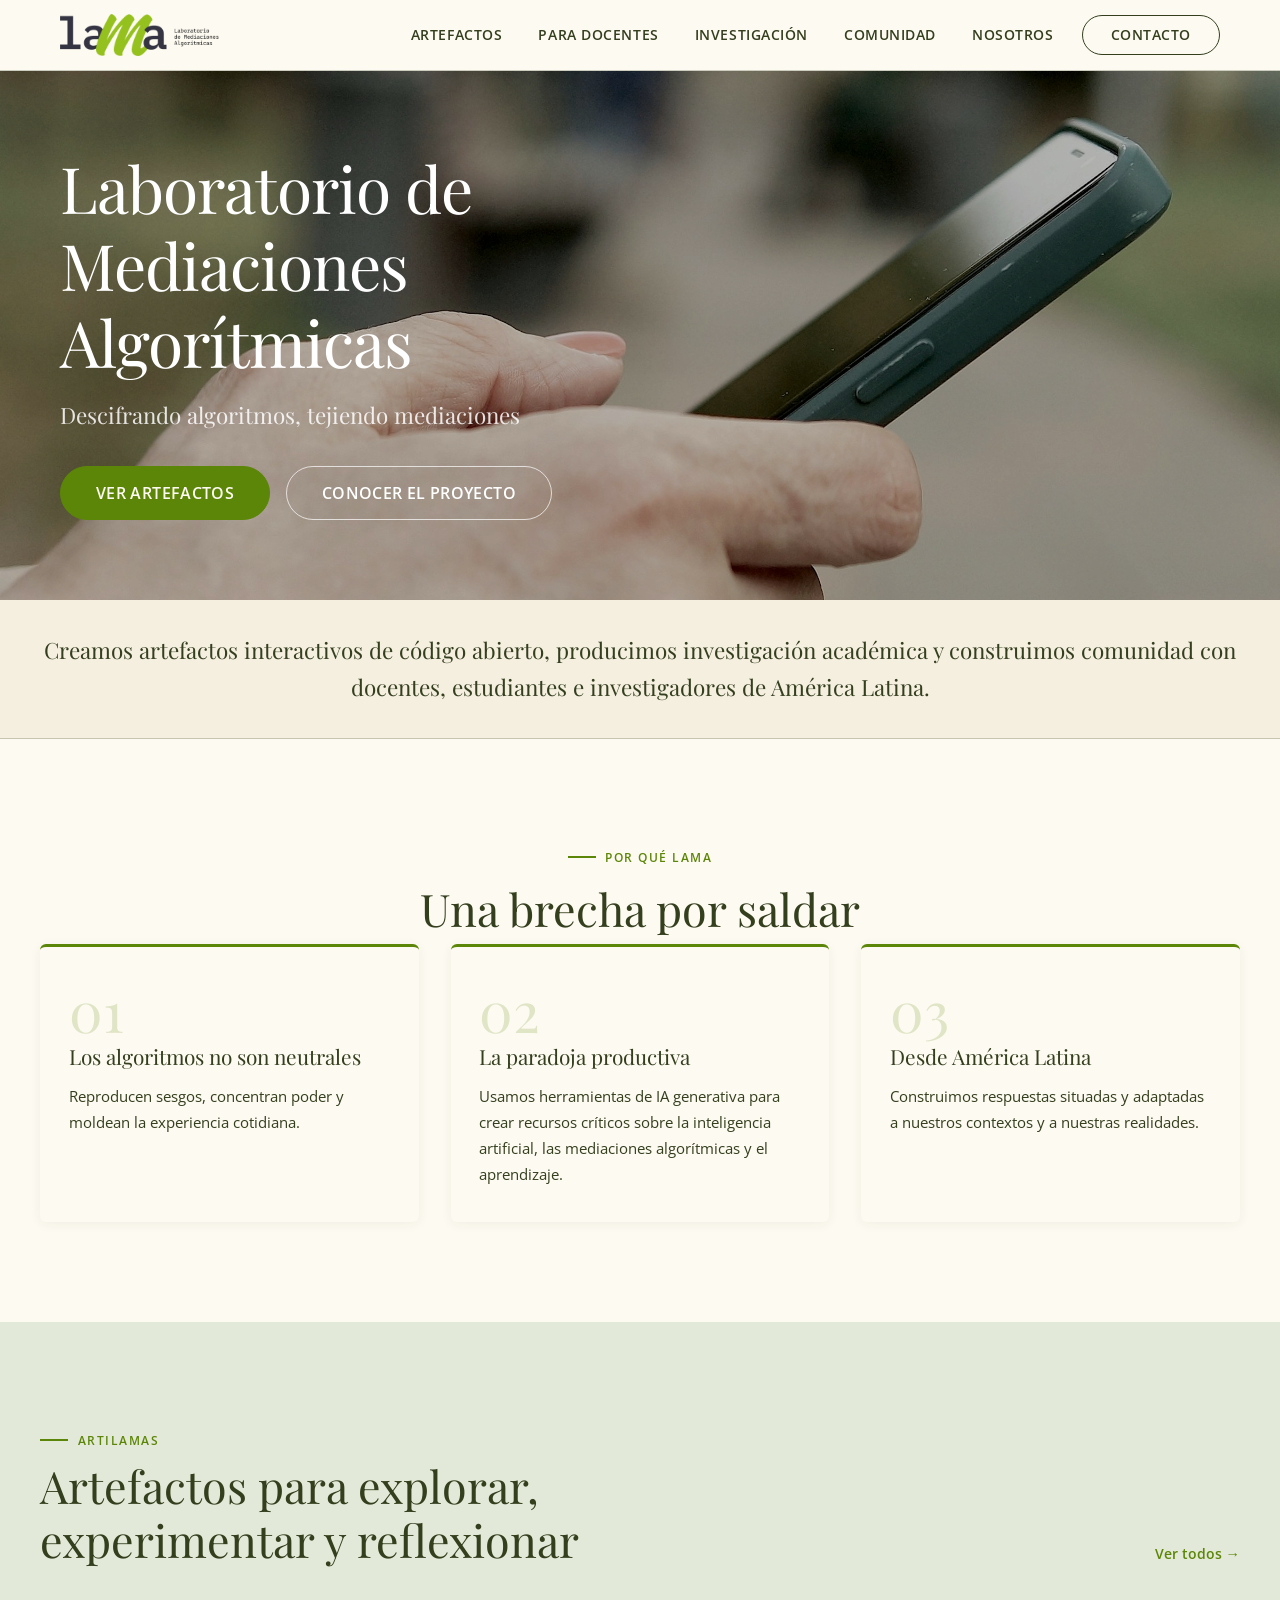
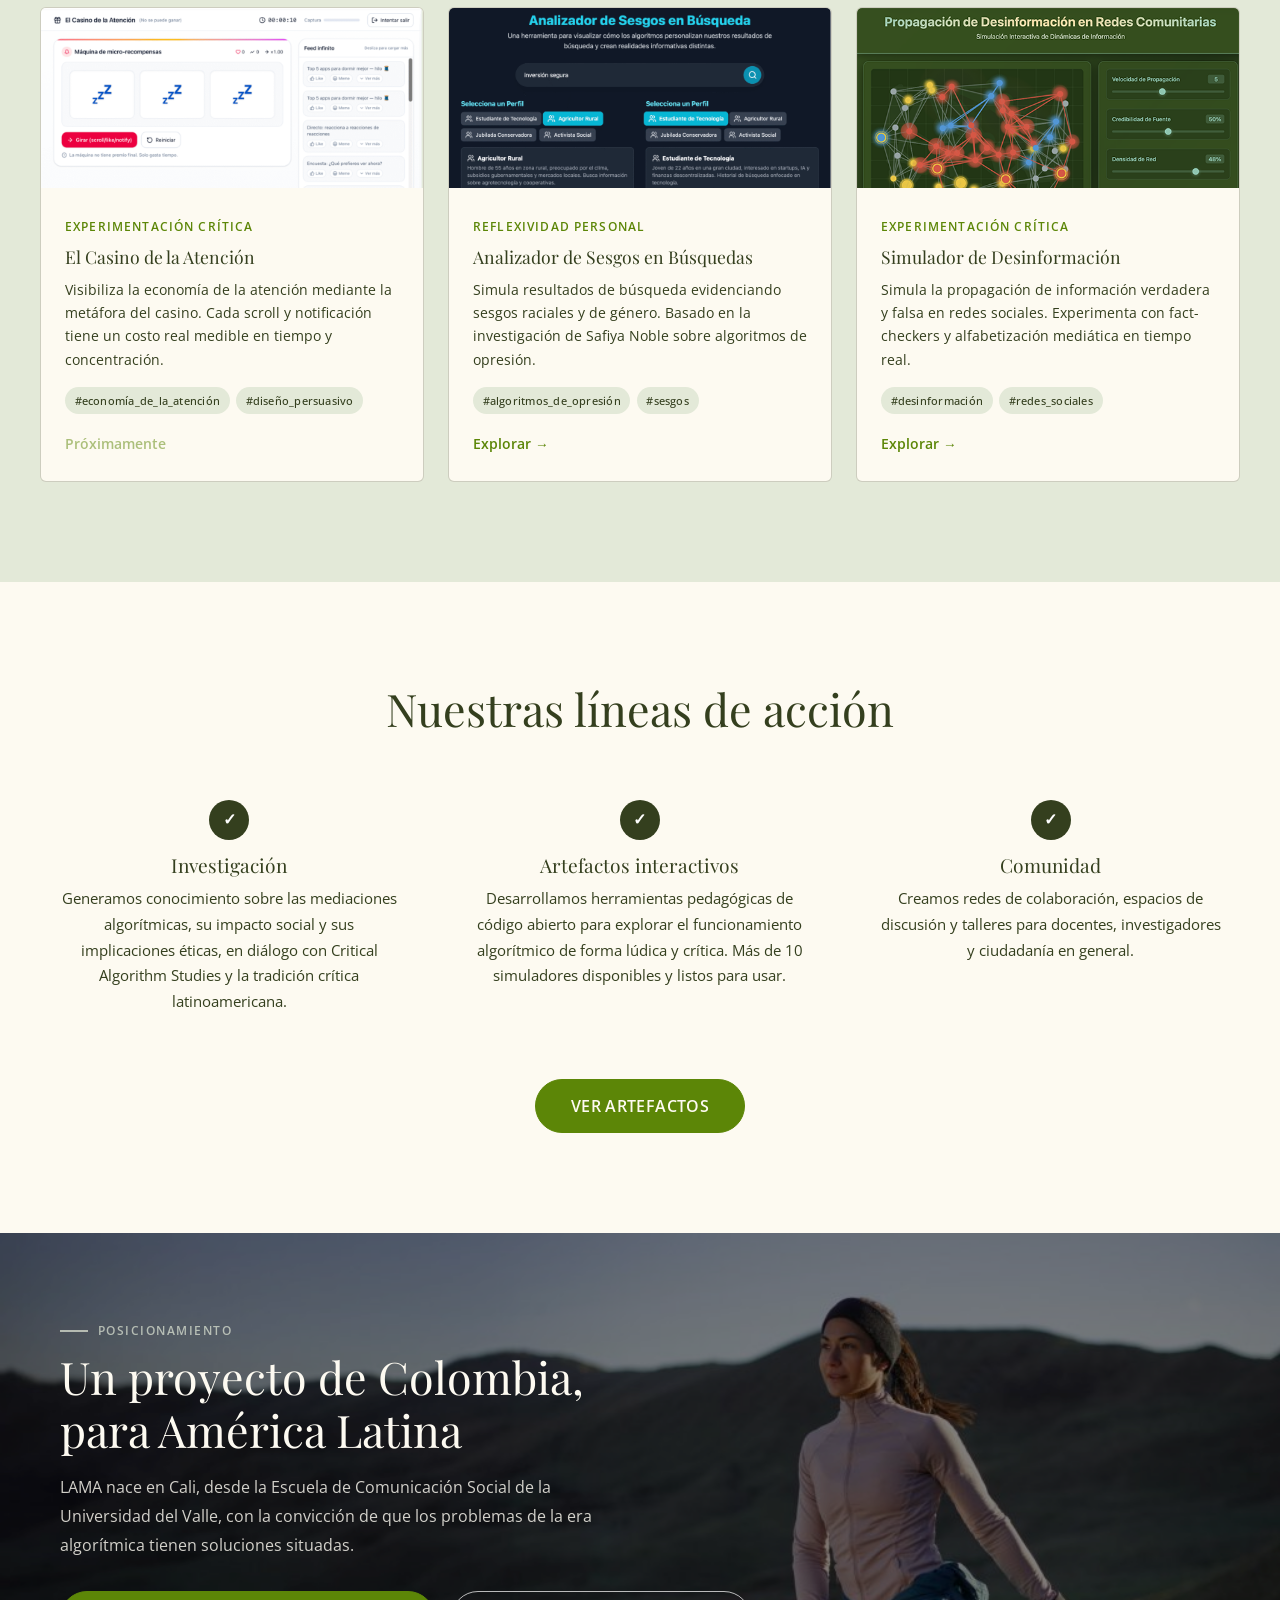
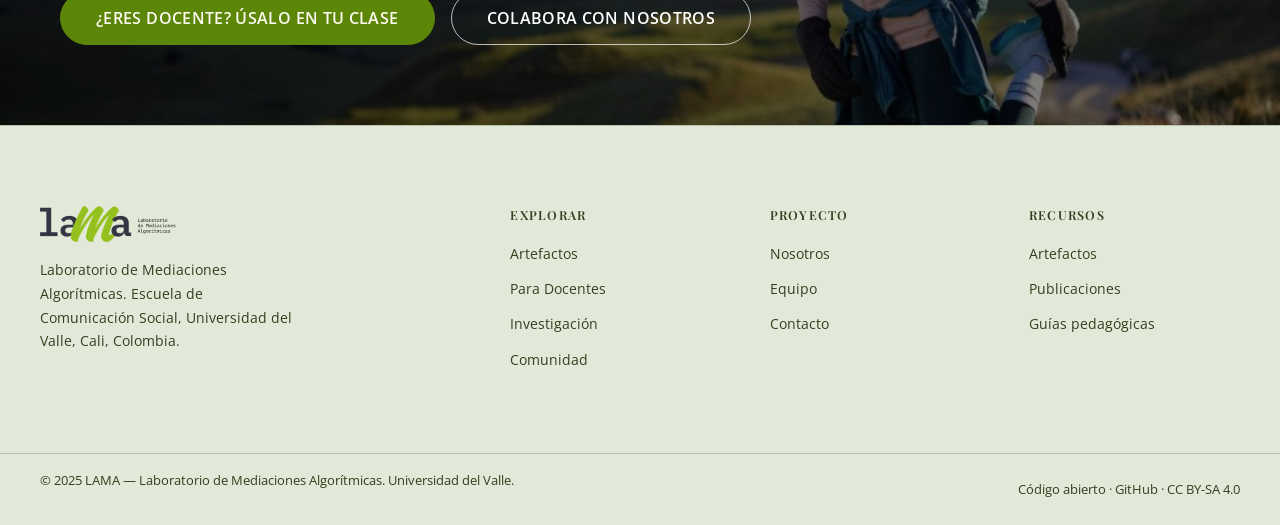
==== commit e74da722: "Prepara sitio para migración a GitHub Pages con dominio lama.lat - Crea CNAME con dominio lama.lat -" ====
--- a/index.html
+++ b/index.html
@@ -117,7 +117,8 @@
             <span class="tag">#economía_de_la_atención</span>
             <span class="tag">#diseño_persuasivo</span>
           </div>
-          <a href="http://simuladores.lama.lat" class="card-cta" target="_blank" rel="noopener">Explorar →</a>
+          <!-- TODO: casino-atencion aún no tiene carpeta en el repo; apuntar cuando se despliegue -->
+          <a href="#" class="card-cta" style="opacity:.5;pointer-events:none;cursor:default">Próximamente</a>
         </div>
       </div>
       <div class="card reveal d2">
@@ -130,7 +131,7 @@
             <span class="tag">#algoritmos_de_opresión</span>
             <span class="tag">#sesgos</span>
           </div>
-          <a href="http://simuladores.lama.lat" class="card-cta" target="_blank" rel="noopener">Explorar →</a>
+          <a href="https://simuladores.lama.lat/simuladores/analizador-sesgos-busquedas/" class="card-cta" target="_blank" rel="noopener">Explorar →</a>
         </div>
       </div>
       <div class="card reveal d3">
@@ -143,7 +144,7 @@
             <span class="tag">#desinformación</span>
             <span class="tag">#redes_sociales</span>
           </div>
-          <a href="http://simuladores.lama.lat" class="card-cta" target="_blank" rel="noopener">Explorar →</a>
+          <a href="https://simuladores.lama.lat/simuladores/dinamicas-desinformacion/" class="card-cta" target="_blank" rel="noopener">Explorar →</a>
         </div>
       </div>
     </div>
@@ -221,7 +222,7 @@
       <div class="footer-col reveal d3">
         <h4>Recursos</h4>
         <ul>
-          <li><a href="http://simuladores.lama.lat" target="_blank" rel="noopener">Simuladores</a></li>
+          <li><a href="https://lama.lat/artefactos.html">Artefactos</a></li>
           <li><a href="investigacion.html#publicaciones">Publicaciones</a></li>
           <li><a href="para-docentes.html#guias">Guías pedagógicas</a></li>
         </ul>
@@ -230,8 +231,8 @@
   </div>
   <div class="footer-primary">
     <div class="footer-primary-inner">
-      <p>© 2024 LAMA — Laboratorio de Mediaciones Algorítmicas. Universidad del Valle.</p>
-      <p>Código abierto · <a href="#">GitHub</a> · <a href="#">CC BY-SA 4.0</a></p>
+      <p>© 2025 LAMA — Laboratorio de Mediaciones Algorítmicas. Universidad del Valle.</p>
+      <p>Código abierto · <a href="https://github.com/kevimaster/lama" target="_blank" rel="noopener">GitHub</a> · <a href="https://creativecommons.org/licenses/by-sa/4.0/" target="_blank" rel="noopener">CC BY-SA 4.0</a></p>
     </div>
   </div>
 </footer>
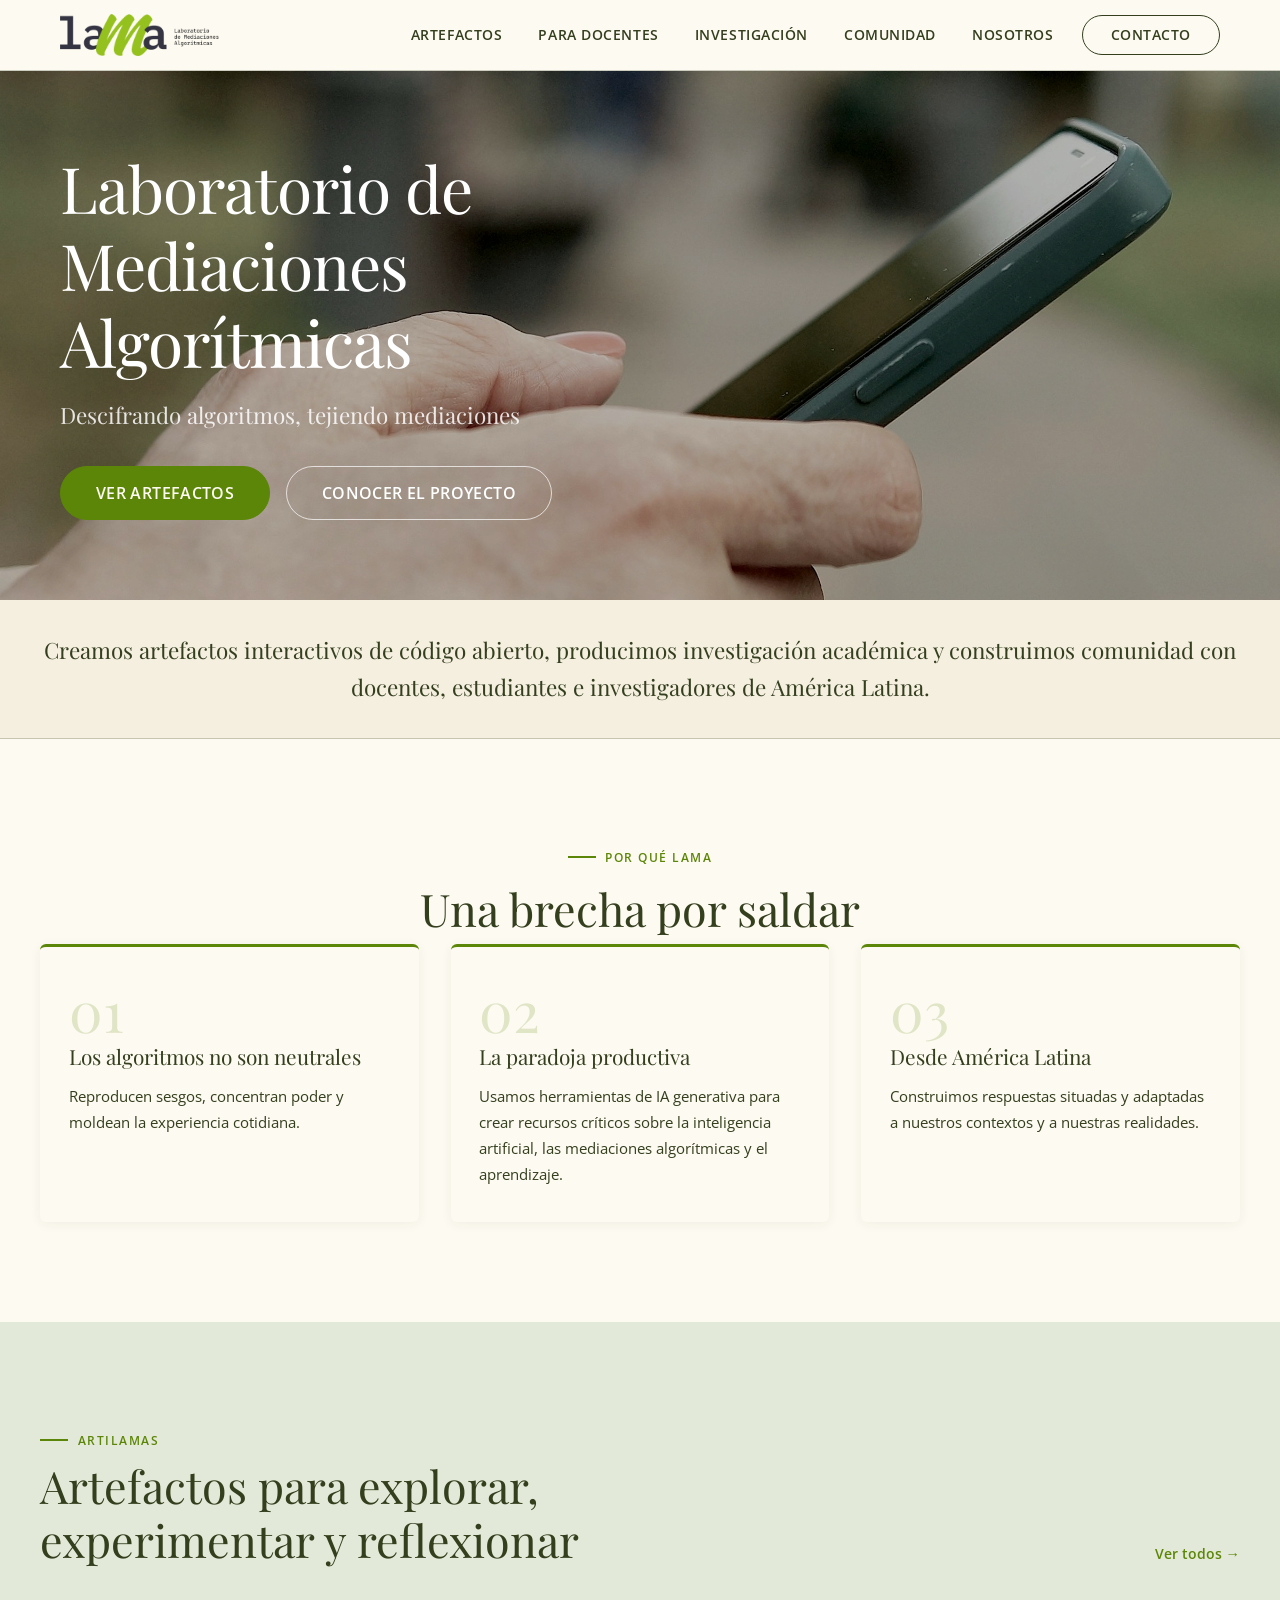
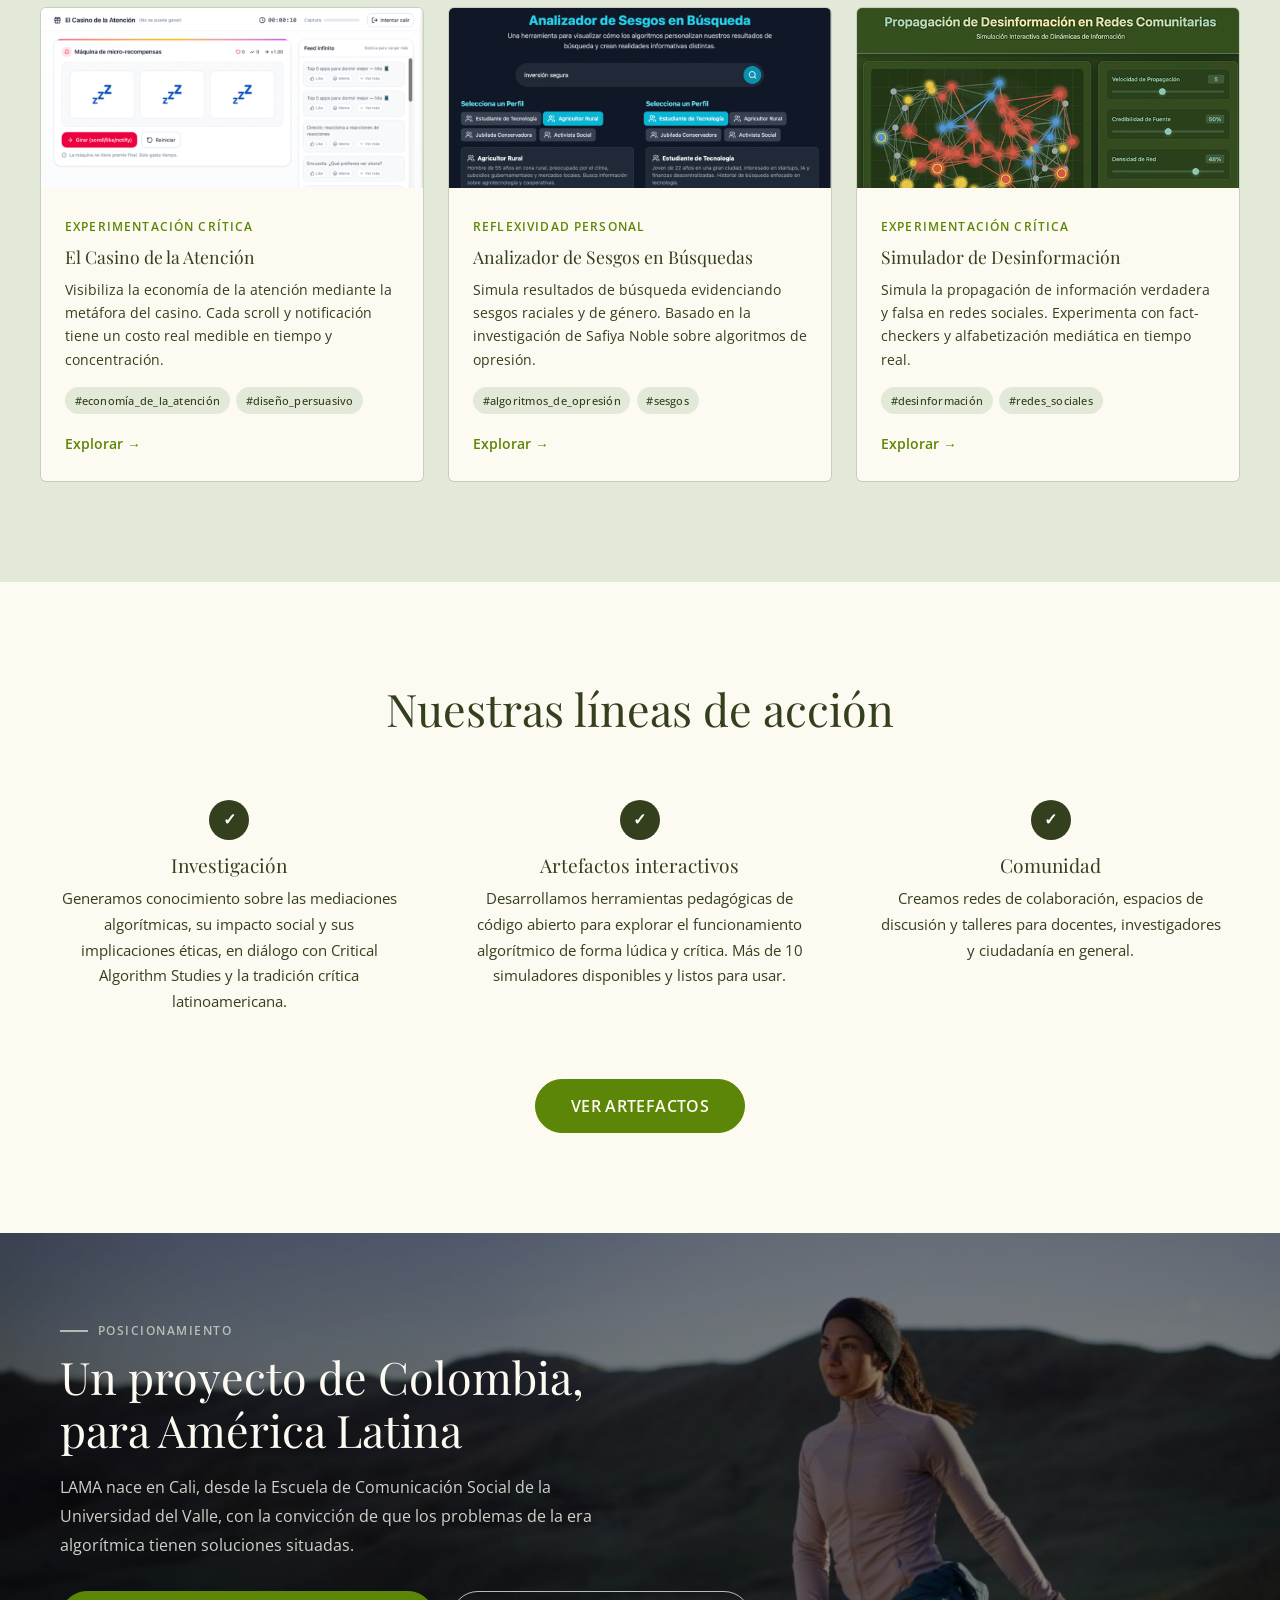
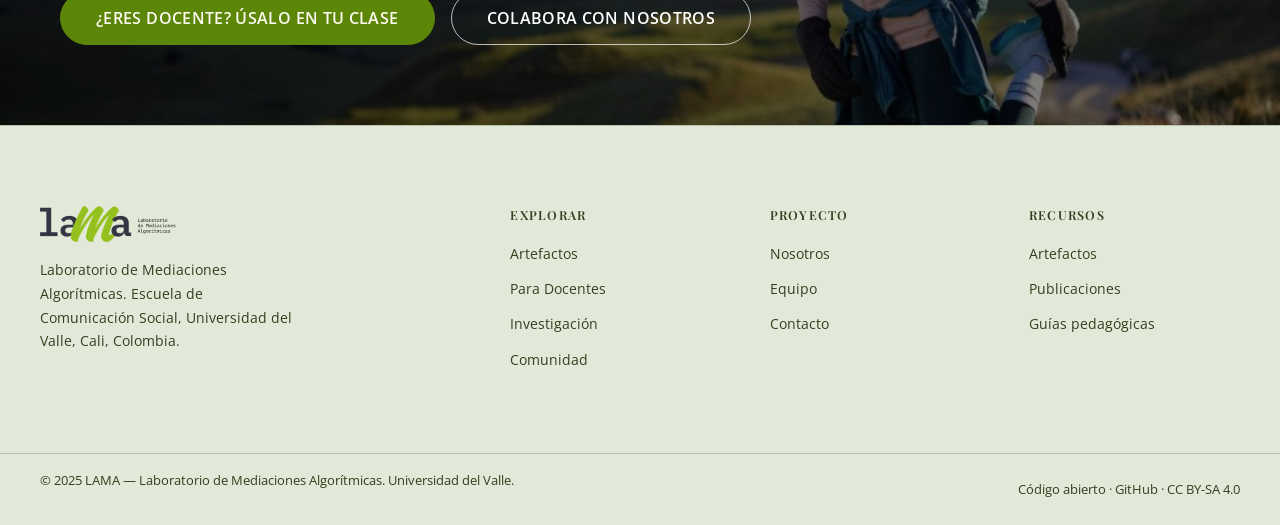
==== commit fcc52f22: "Habilita botón Explorar del Casino de la Atención Co-Authored-By: Claude Sonnet 4.6 <noreply@anthrop" ====
--- a/index.html
+++ b/index.html
@@ -117,8 +117,7 @@
             <span class="tag">#economía_de_la_atención</span>
             <span class="tag">#diseño_persuasivo</span>
           </div>
-          <!-- TODO: casino-atencion aún no tiene carpeta en el repo; apuntar cuando se despliegue -->
-          <a href="#" class="card-cta" style="opacity:.5;pointer-events:none;cursor:default">Próximamente</a>
+          <a href="https://simuladores.lama.lat/simuladores/casino-atencion/" class="card-cta" target="_blank" rel="noopener">Explorar →</a>
         </div>
       </div>
       <div class="card reveal d2">
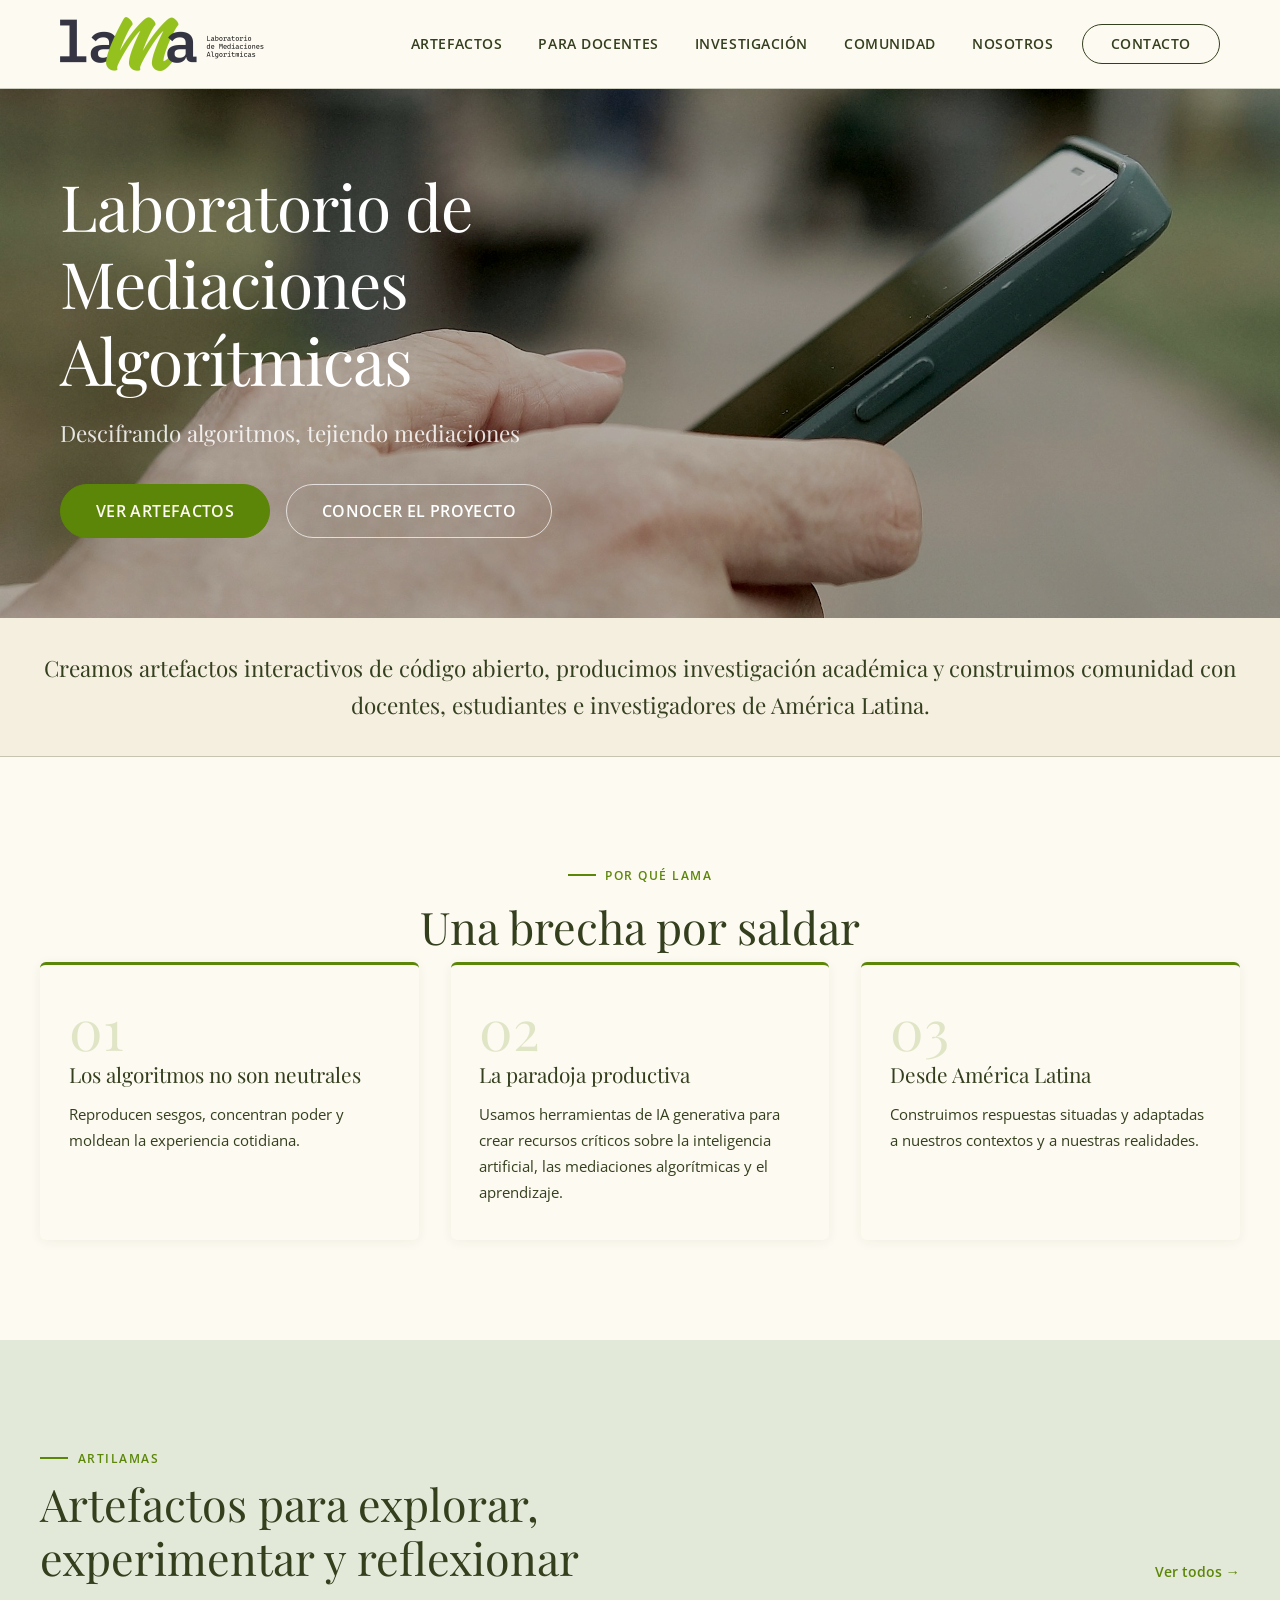
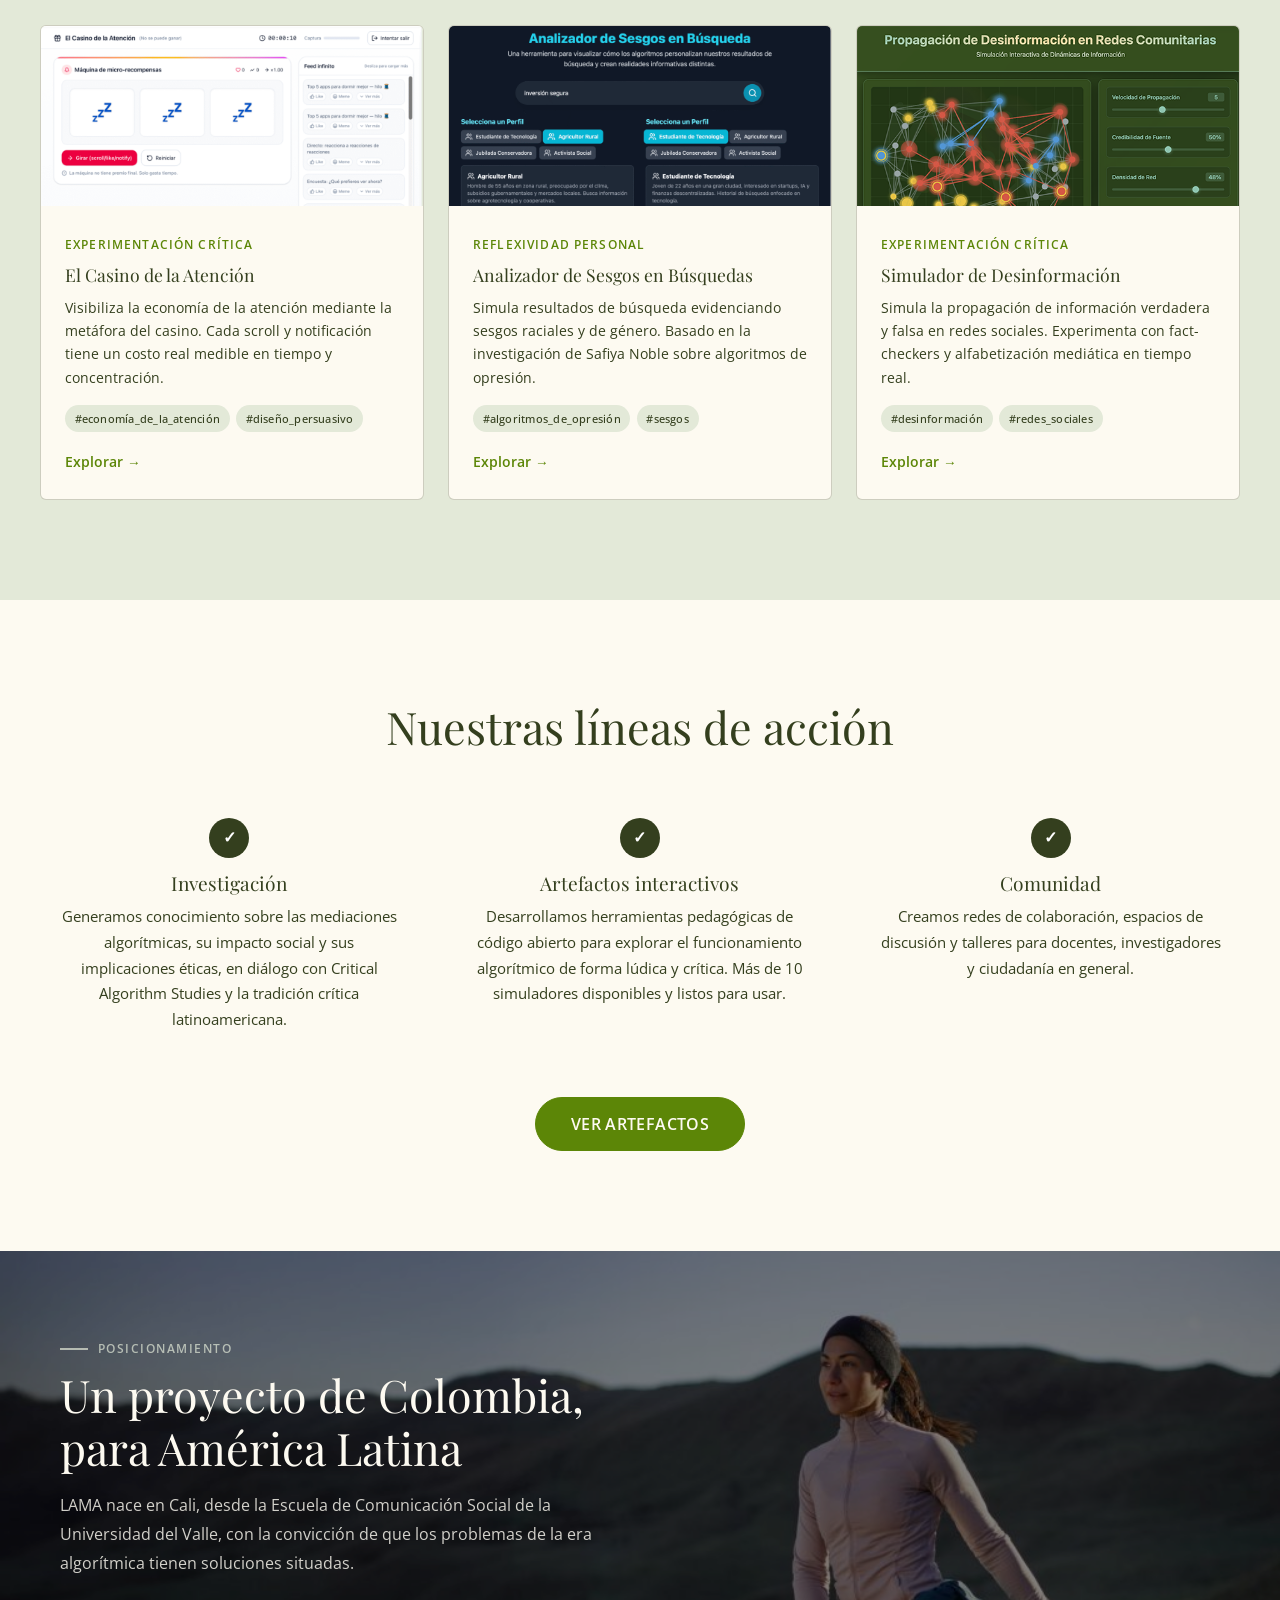
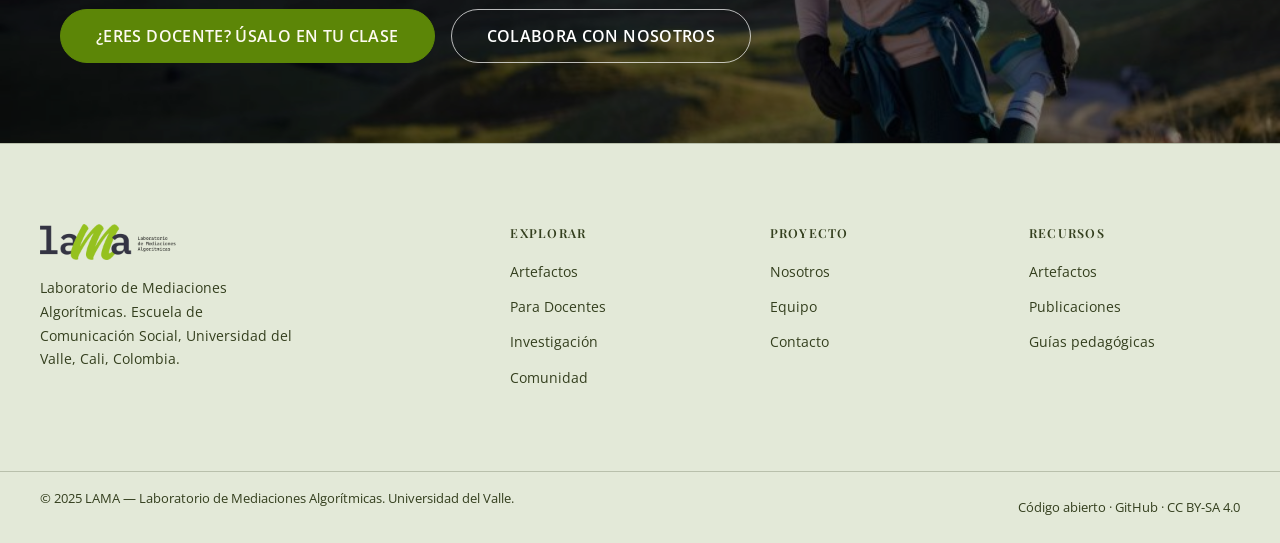
==== commit 30d606a8: "Agrega Google Tag Manager (GTM-KSBX4368) a todas las páginas Co-Authored-By: Claude Sonnet 4.6 <nore" ====
--- a/index.html
+++ b/index.html
@@ -1,6 +1,13 @@
 <!DOCTYPE html>
 <html lang="es">
 <head>
+<!-- Google Tag Manager -->
+<script>(function(w,d,s,l,i){w[l]=w[l]||[];w[l].push({'gtm.start':
+new Date().getTime(),event:'gtm.js'});var f=d.getElementsByTagName(s)[0],
+j=d.createElement(s),dl=l!='dataLayer'?'&l='+l:'';j.async=true;j.src=
+'https://www.googletagmanager.com/gtm.js?id='+i+dl;f.parentNode.insertBefore(j,f);
+})(window,document,'script','dataLayer','GTM-KSBX4368');</script>
+<!-- End Google Tag Manager -->
 <meta charset="UTF-8">
 <meta name="viewport" content="width=device-width, initial-scale=1.0">
 <title>LAMA — Laboratorio de Mediaciones Algorítmicas</title>
@@ -27,6 +34,10 @@
 </style>
 </head>
 <body>
+<!-- Google Tag Manager (noscript) -->
+<noscript><iframe src="https://www.googletagmanager.com/ns.html?id=GTM-KSBX4368"
+height="0" width="0" style="display:none;visibility:hidden"></iframe></noscript>
+<!-- End Google Tag Manager (noscript) -->
 
 <!-- ══ NAV ══════════════════════════════════════════ -->
 <nav id="nav">
--- a/assets/css/main.css
+++ b/assets/css/main.css
@@ -79,10 +79,10 @@
 .nav-inner {
   max-width: var(--max); margin: 0 auto;
   padding: 0 20px;
-  height: 70px;
+  height: 88px;
   display: flex; align-items: center; justify-content: space-between;
 }
-.nav-logo img { height: 42px; width: auto; display: block; }
+.nav-logo img { height: 54px; width: auto; display: block; }
 .nav-links {
   display: flex; align-items: center;
   gap: 0; list-style: none;
@@ -95,7 +95,7 @@
   padding: 0 18px;
   display: block;
   transition: color .2s;
-  line-height: 70px;
+  line-height: 88px;
 }
 .nav-links li a:hover,
 .nav-links li a.active { color: var(--c1); }
@@ -122,7 +122,7 @@
 
 /* ── HERO ───────────────────────────────────────────── */
 .hero {
-  margin-top: 70px;
+  margin-top: 88px;
   position: relative;
   min-height: 56vh;
   display: flex; align-items: center;
@@ -156,7 +156,7 @@
 
 /* Hero pequeño (subpáginas) */
 .hero-sm {
-  margin-top: 70px;
+  margin-top: 88px;
   position: relative;
   min-height: 36vh;
   display: flex; align-items: center;
@@ -580,7 +580,7 @@
   .footer-above-grid { grid-template-columns: 1fr 1fr; gap: 2rem; }
 }
 @media (max-width: 768px) {
-  .nav-links { display: none; flex-direction: column; position: absolute; top: 70px; left: 0; right: 0; background: var(--c5); border-bottom: 1px solid var(--c6); padding: 1rem 0; }
+  .nav-links { display: none; flex-direction: column; position: absolute; top: 88px; left: 0; right: 0; background: var(--c5); border-bottom: 1px solid var(--c6); padding: 1rem 0; }
   .nav-links.open { display: flex; }
   .nav-links li a { line-height: 1; padding: 12px 20px; }
   .nav-links li.nav-cta a { margin: 8px 20px; display: inline-block; line-height: 1; }
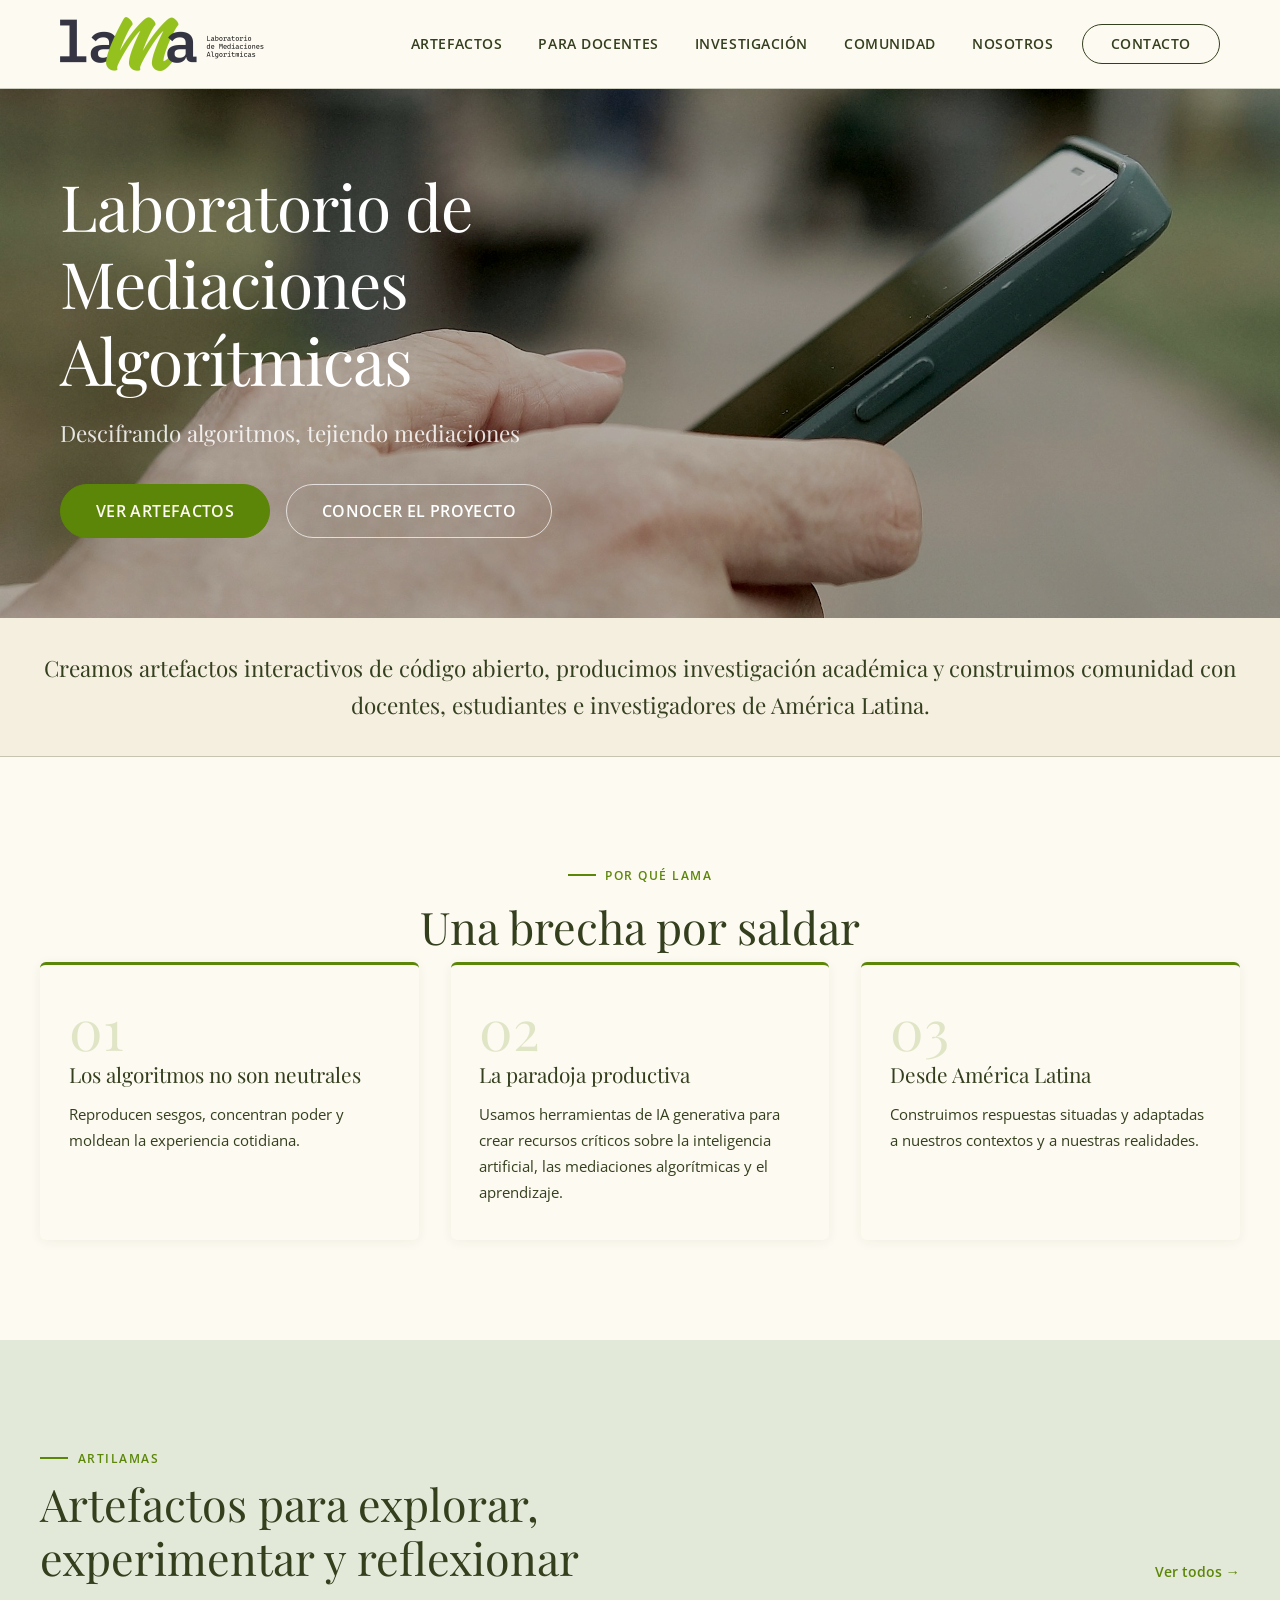
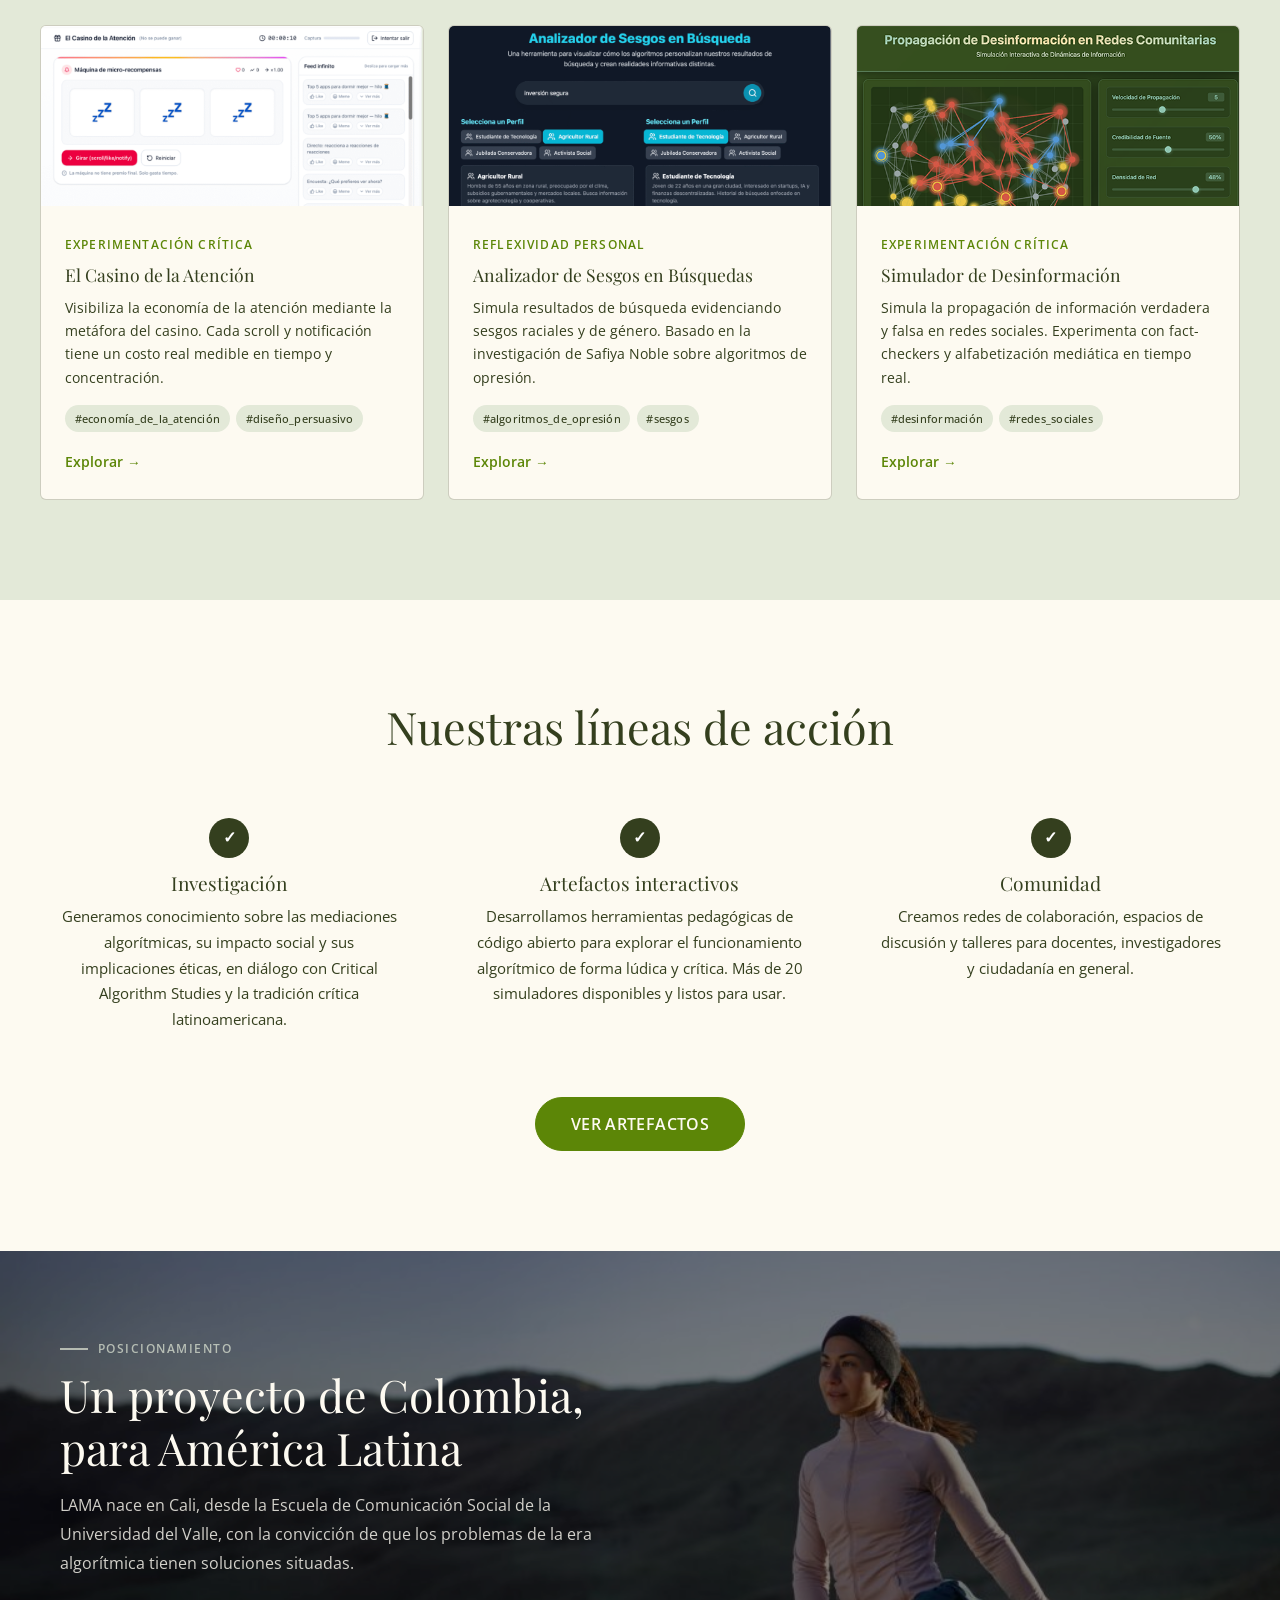
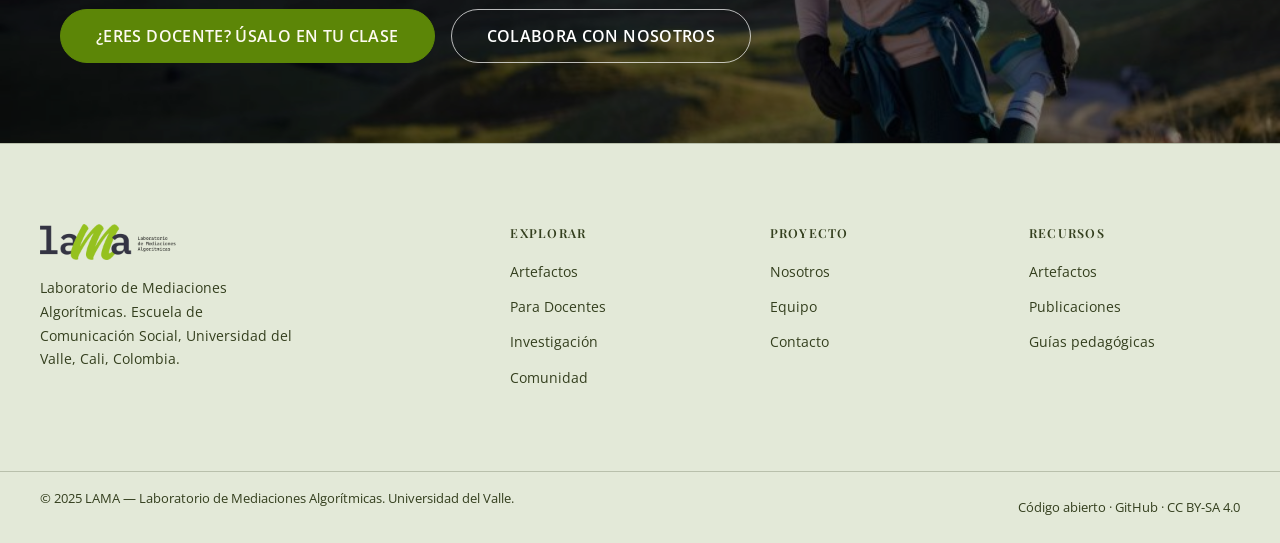
==== commit ad6e4d20: "Corrige 4 bugs: enlace roto, contadores y guías fantasma - artefactos.html: botón "Ver guías para do" ====
--- a/index.html
+++ b/index.html
@@ -12,6 +12,18 @@
 <meta name="viewport" content="width=device-width, initial-scale=1.0">
 <title>LAMA — Laboratorio de Mediaciones Algorítmicas</title>
 <meta name="description" content="LAMA crea artefactos pedagógicos interactivos de código abierto para la alfabetización algorítmica crítica. Universidad del Valle, Cali, Colombia.">
+<meta property="og:type" content="website">
+<meta property="og:site_name" content="LAMA">
+<meta property="og:locale" content="es_CO">
+<meta property="og:title" content="LAMA — Laboratorio de Mediaciones Algorítmicas">
+<meta property="og:description" content="LAMA crea artefactos pedagógicos interactivos de código abierto para la alfabetización algorítmica crítica. Universidad del Valle, Cali, Colombia.">
+<meta property="og:url" content="https://lama.lat/">
+<meta property="og:image" content="https://lama.lat/assets/img/Header_Home.jpg">
+<meta name="twitter:card" content="summary_large_image">
+<meta name="twitter:title" content="LAMA — Laboratorio de Mediaciones Algorítmicas">
+<meta name="twitter:description" content="LAMA crea artefactos pedagógicos interactivos de código abierto para la alfabetización algorítmica crítica. Universidad del Valle, Cali, Colombia.">
+<meta name="twitter:image" content="https://lama.lat/assets/img/Header_Home.jpg">
+<link rel="canonical" href="https://lama.lat/">
 <link rel="preconnect" href="https://fonts.googleapis.com">
 <link rel="preconnect" href="https://fonts.gstatic.com" crossorigin>
 <link href="https://fonts.googleapis.com/css2?family=Playfair+Display:ital,wght@0,400;0,500;0,600;1,400;1,500&family=Open+Sans:wght@300;400;500;600&display=swap" rel="stylesheet">
@@ -176,7 +188,7 @@
       <div class="linea-centered reveal d2">
         <div class="linea-check">✓</div>
         <h3>Artefactos interactivos</h3>
-        <p>Desarrollamos herramientas pedagógicas de código abierto para explorar el funcionamiento algorítmico de forma lúdica y crítica. Más de 10 simuladores disponibles y listos para usar.</p>
+        <p>Desarrollamos herramientas pedagógicas de código abierto para explorar el funcionamiento algorítmico de forma lúdica y crítica. Más de 20 simuladores disponibles y listos para usar.</p>
       </div>
       <div class="linea-centered reveal d3">
         <div class="linea-check">✓</div>
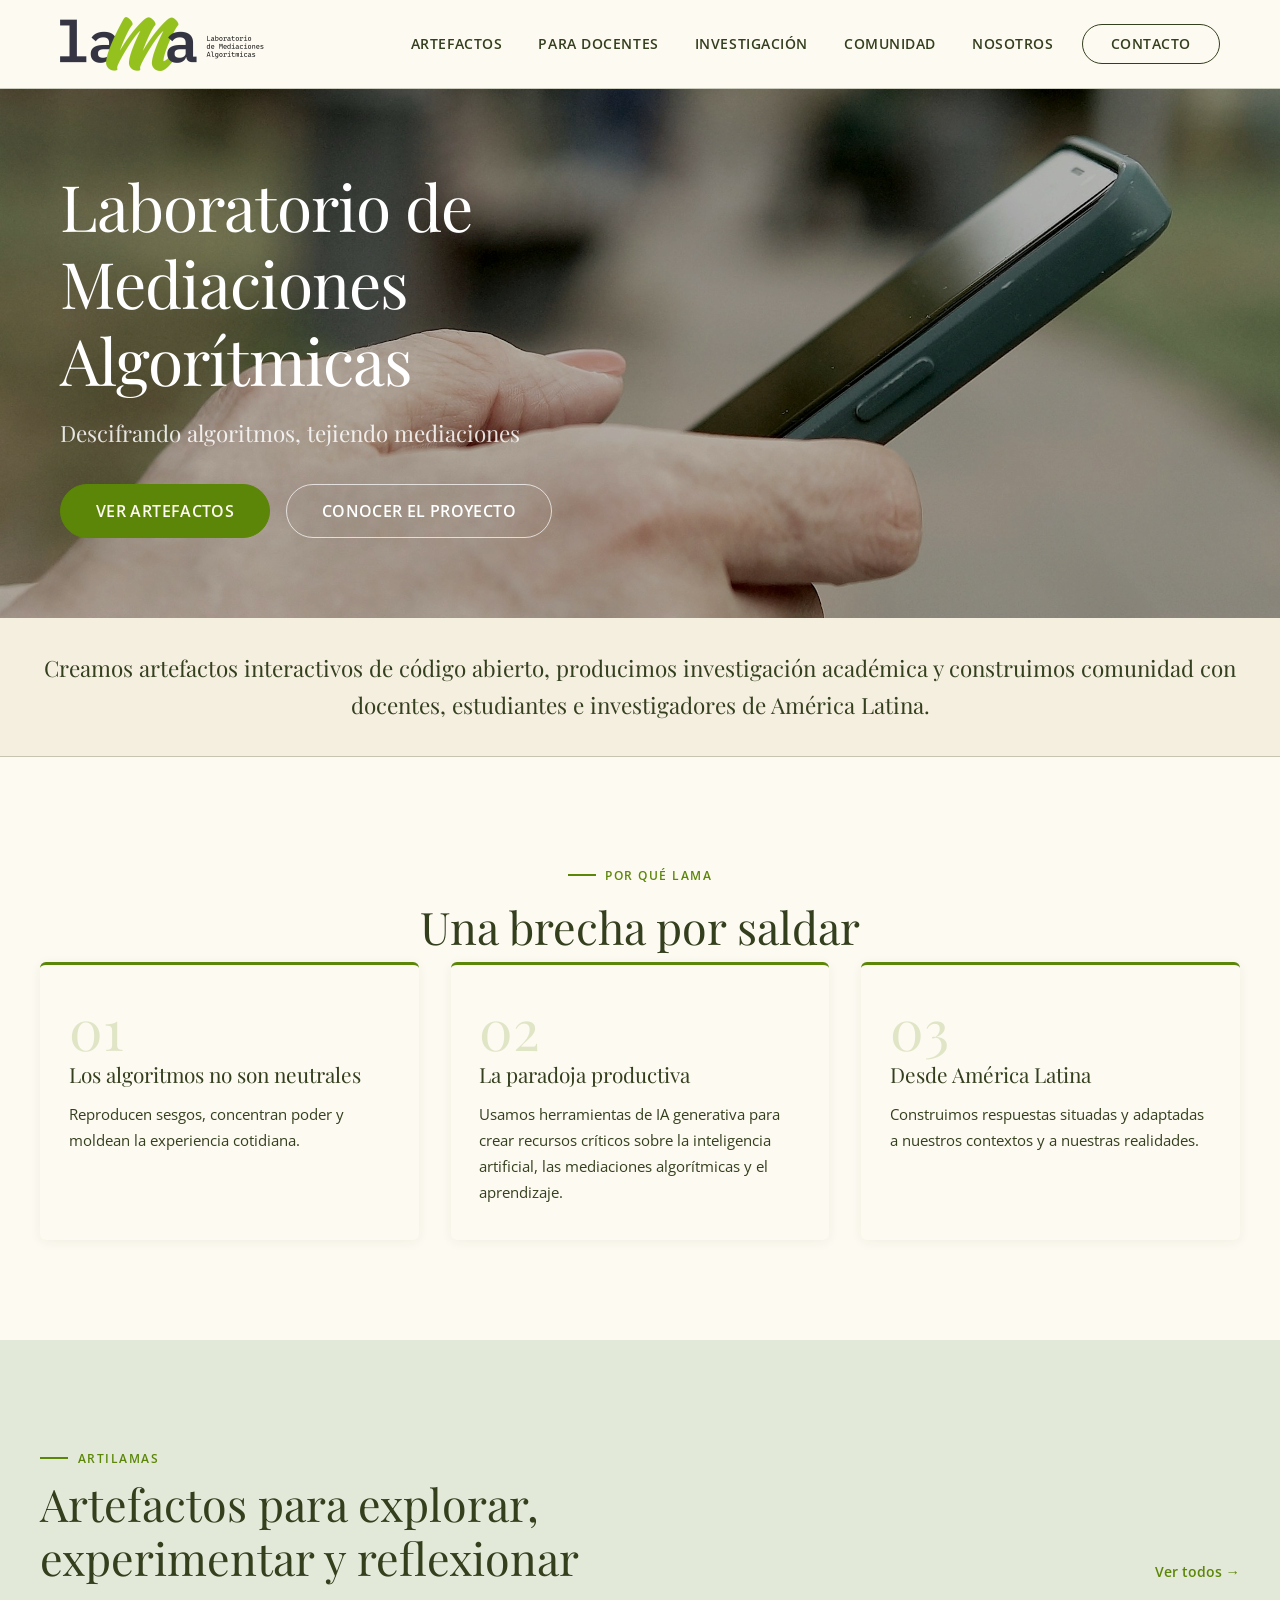
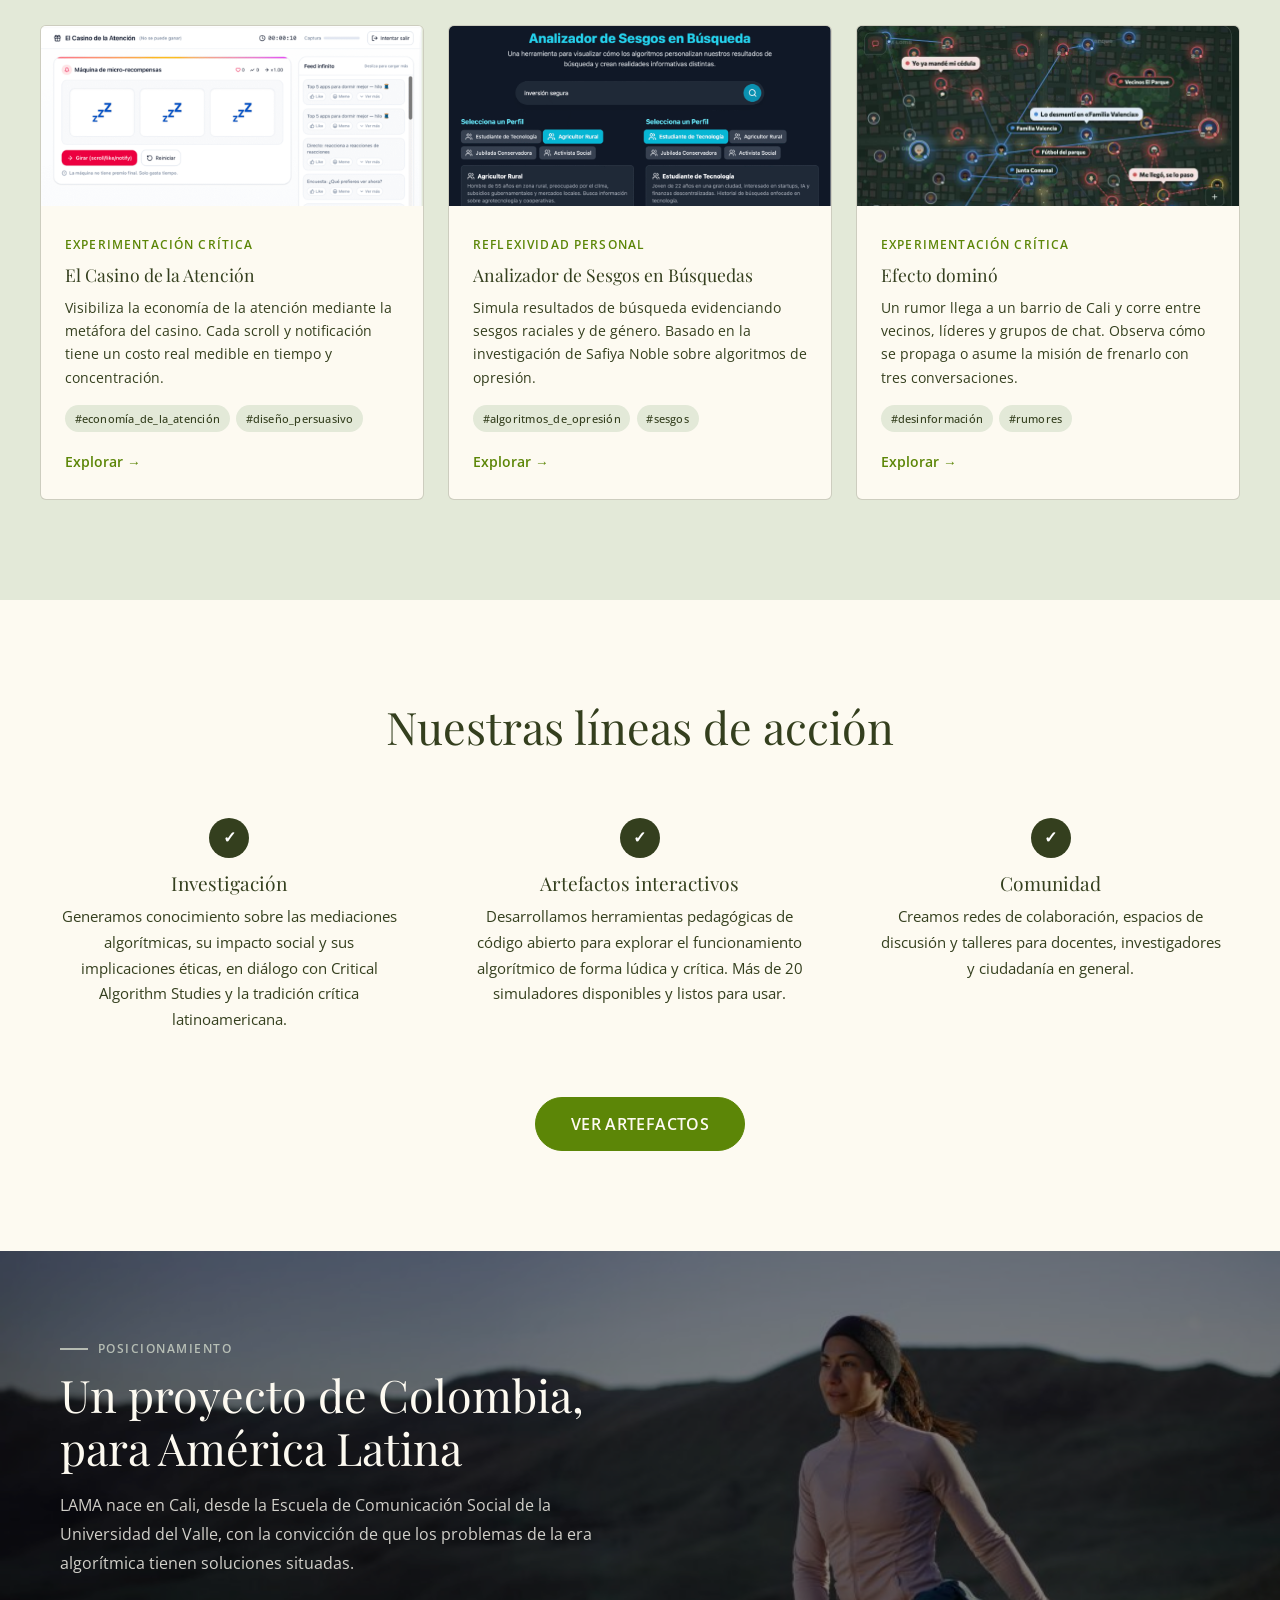
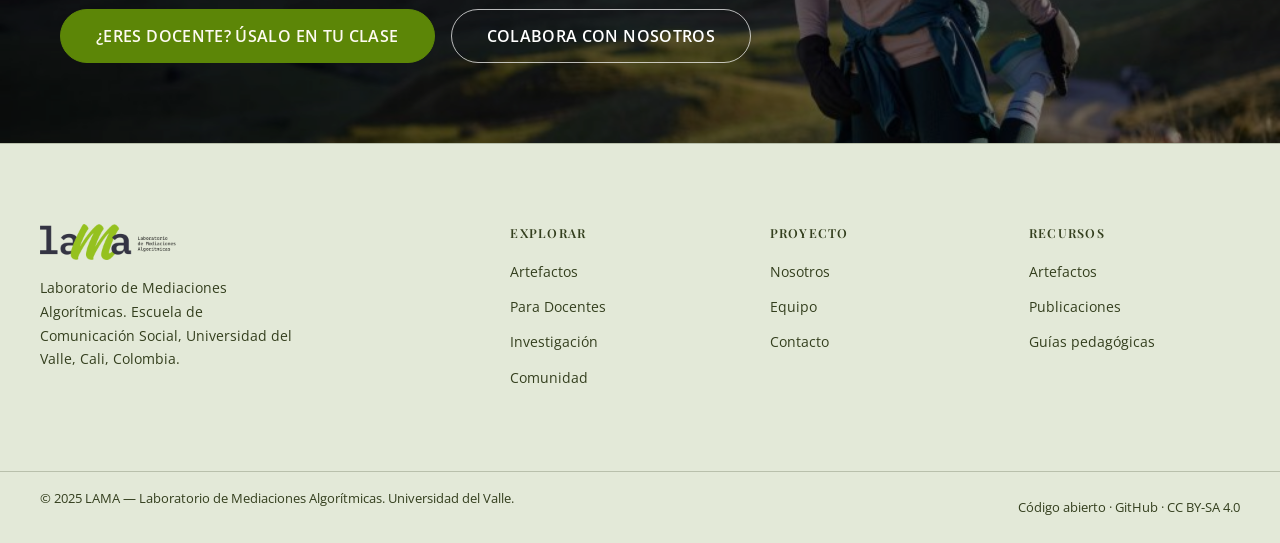
==== commit 05fe94d0: "Efecto dominó reemplaza al Simulador de Desinformación Nueva tarjeta en artefactos.html y en la port" ====
--- a/index.html
+++ b/index.html
@@ -157,14 +157,14 @@
         </div>
       </div>
       <div class="card reveal d3">
-        <div class="card-thumb"><img src="assets/img/Artefactos/Simulador_de_desinformacion.png" alt="Simulador de Desinformación"></div>
+        <div class="card-thumb"><img src="assets/img/Artefactos/Efecto_domino.png" alt="Efecto dominó: mapa de un barrio con el rumor y el desmentido circulando entre vecinos"></div>
         <div class="card-body">
           <span class="card-badge">Experimentación crítica</span>
-          <h3>Simulador de Desinformación</h3>
-          <p>Simula la propagación de información verdadera y falsa en redes sociales. Experimenta con fact-checkers y alfabetización mediática en tiempo real.</p>
+          <h3>Efecto dominó</h3>
+          <p>Un rumor llega a un barrio de Cali y corre entre vecinos, líderes y grupos de chat. Observa cómo se propaga o asume la misión de frenarlo con tres conversaciones.</p>
           <div class="card-tags">
             <span class="tag">#desinformación</span>
-            <span class="tag">#redes_sociales</span>
+            <span class="tag">#rumores</span>
           </div>
           <a href="https://simuladores.lama.lat/simuladores/dinamicas-desinformacion/" class="card-cta" target="_blank" rel="noopener">Explorar →</a>
         </div>
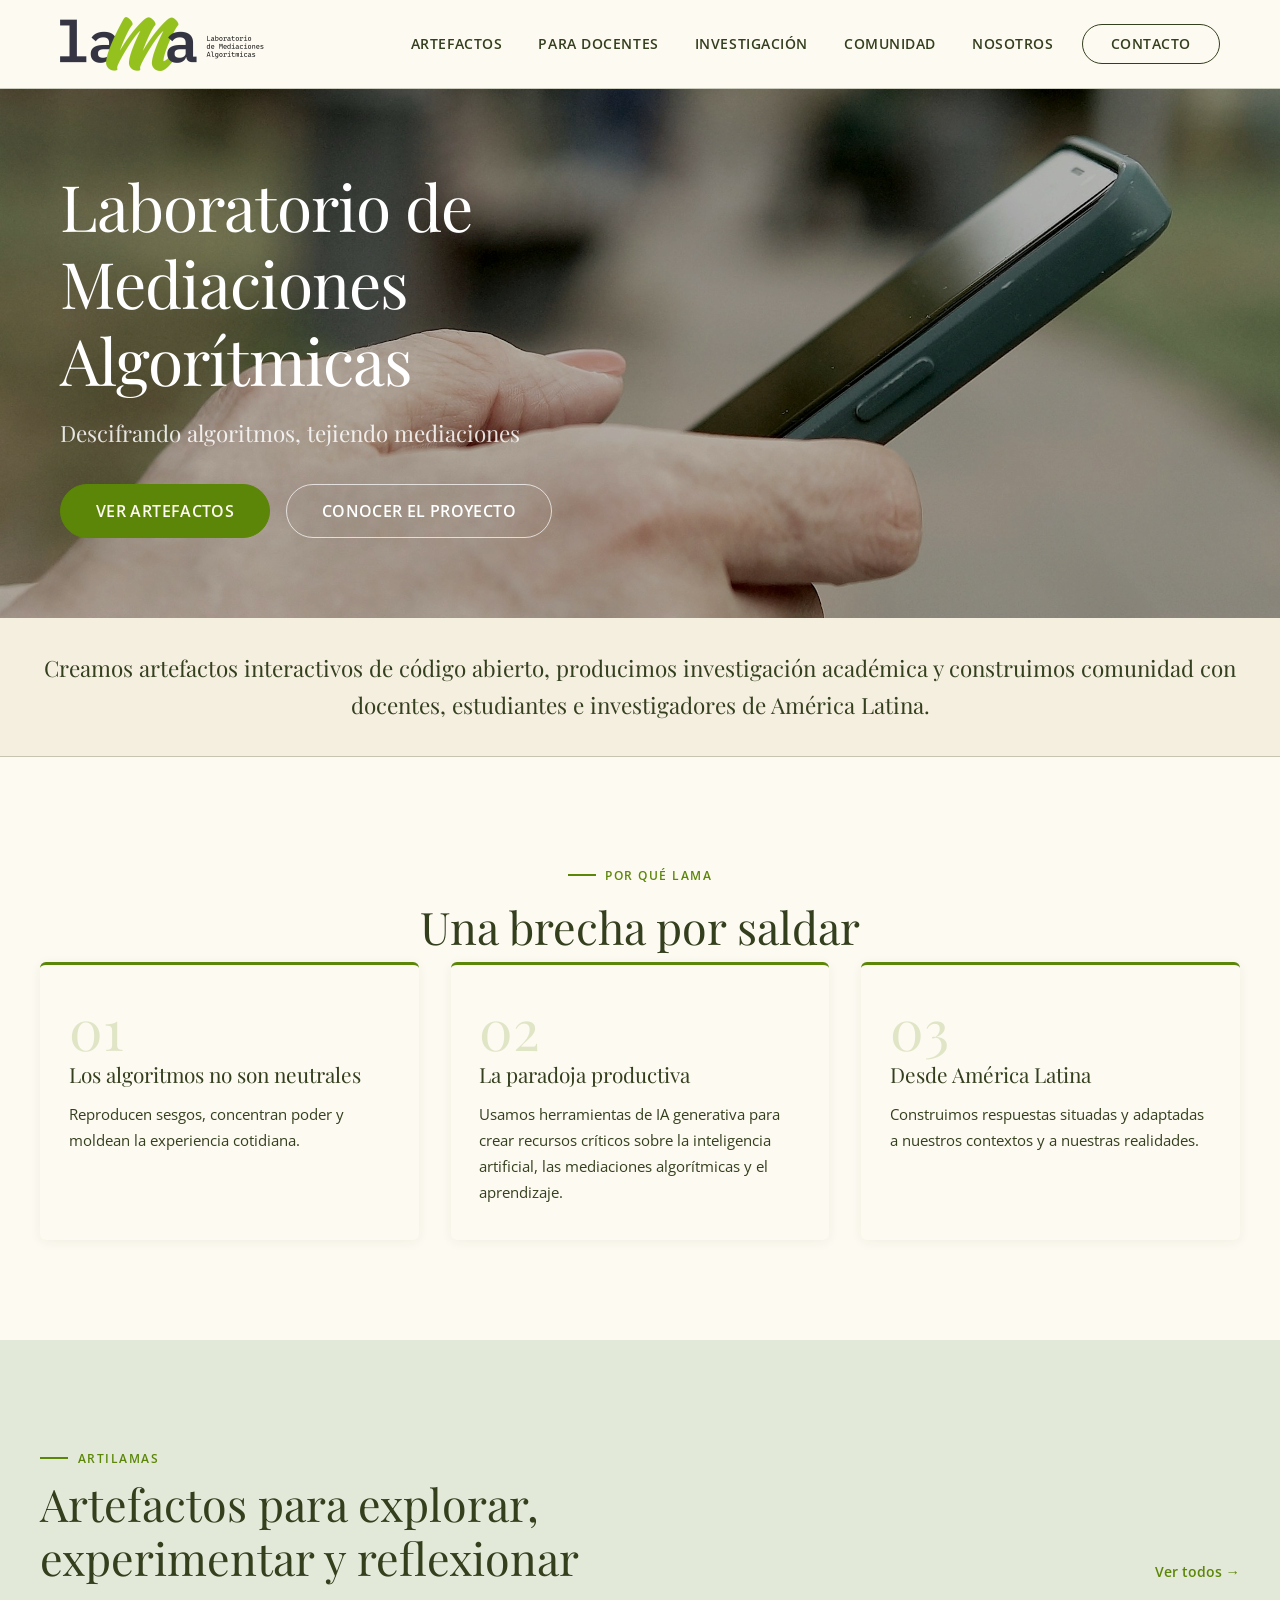
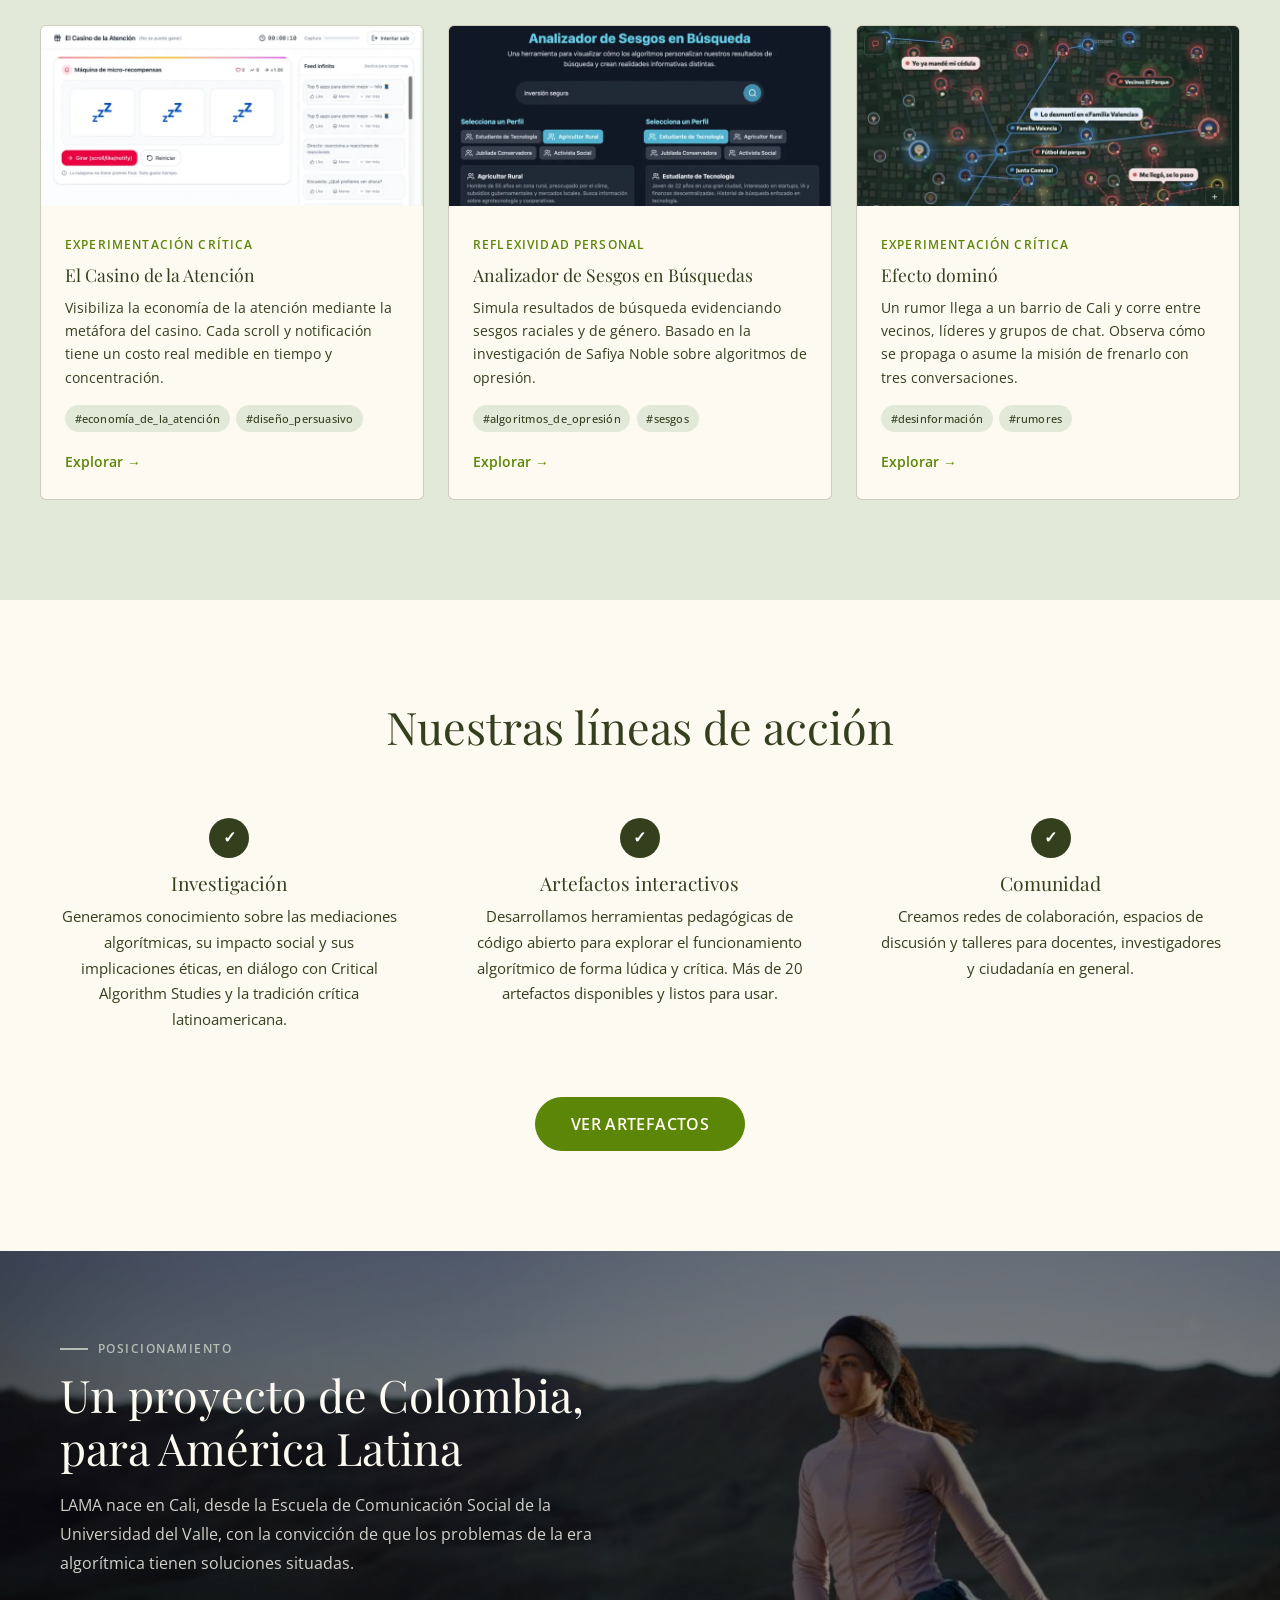
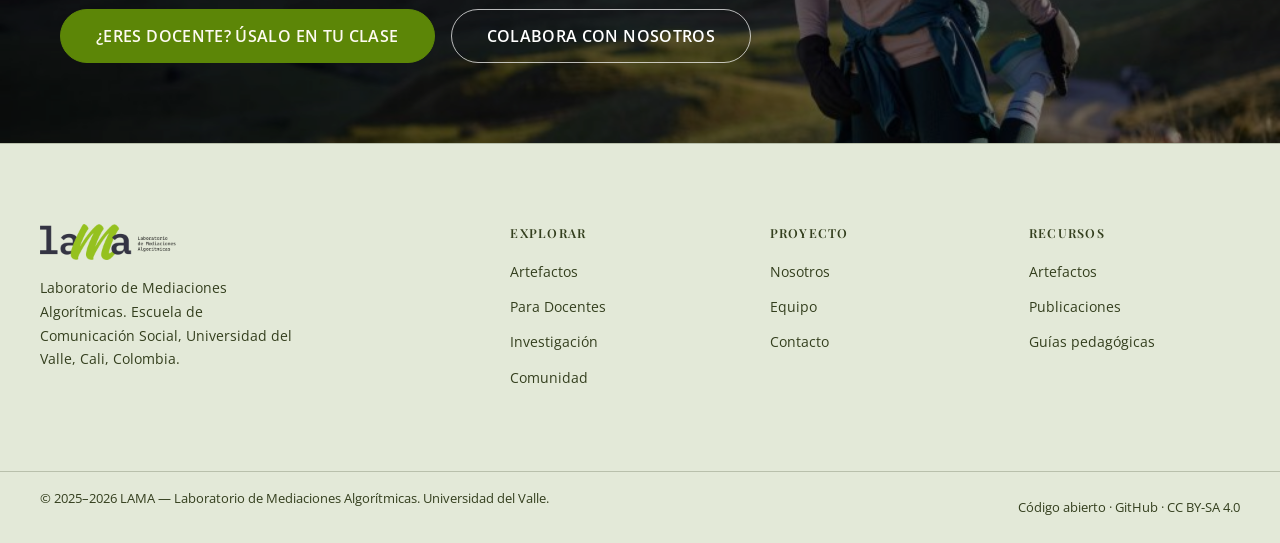
==== commit 150359a2: "Arreglos rápidos de la auditoría del 3 de noviembre - Imágenes del catálogo a WebP de 800 px con car" ====
--- a/index.html
+++ b/index.html
@@ -57,7 +57,7 @@
     <a href="index.html" class="nav-logo">
       <img src="assets/img/logo.png" alt="LAMA">
     </a>
-    <button class="nav-toggle" id="navToggle" aria-label="Menú">
+    <button class="nav-toggle" id="navToggle" aria-label="Menú" aria-expanded="false" aria-controls="navLinks">
       <span></span><span></span><span></span>
     </button>
     <ul class="nav-links" id="navLinks">
@@ -131,7 +131,7 @@
     </div>
     <div class="cards">
       <div class="card reveal d1">
-        <div class="card-thumb"><img src="assets/img/Artefactos/Casino_atencion-1024x669.png" alt="El Casino de la Atención"></div>
+        <div class="card-thumb"><img loading="lazy" decoding="async" src="assets/img/Artefactos/Casino_atencion-1024x669.webp" alt="El Casino de la Atención"></div>
         <div class="card-body">
           <span class="card-badge">Experimentación crítica</span>
           <h3>El Casino de la Atención</h3>
@@ -144,7 +144,7 @@
         </div>
       </div>
       <div class="card reveal d2">
-        <div class="card-thumb"><img src="assets/img/Artefactos/Analizador_de_sesgos_2-1024x724.png" alt="Analizador de Sesgos en Búsquedas"></div>
+        <div class="card-thumb"><img loading="lazy" decoding="async" src="assets/img/Artefactos/Analizador_de_sesgos_2-1024x724.webp" alt="Analizador de Sesgos en Búsquedas"></div>
         <div class="card-body">
           <span class="card-badge">Reflexividad personal</span>
           <h3>Analizador de Sesgos en Búsquedas</h3>
@@ -157,7 +157,7 @@
         </div>
       </div>
       <div class="card reveal d3">
-        <div class="card-thumb"><img src="assets/img/Artefactos/Efecto_domino.png" alt="Efecto dominó: mapa de un barrio con el rumor y el desmentido circulando entre vecinos"></div>
+        <div class="card-thumb"><img loading="lazy" decoding="async" src="assets/img/Artefactos/Efecto_domino.webp" alt="Efecto dominó: mapa de un barrio con el rumor y el desmentido circulando entre vecinos"></div>
         <div class="card-body">
           <span class="card-badge">Experimentación crítica</span>
           <h3>Efecto dominó</h3>
@@ -188,7 +188,7 @@
       <div class="linea-centered reveal d2">
         <div class="linea-check">✓</div>
         <h3>Artefactos interactivos</h3>
-        <p>Desarrollamos herramientas pedagógicas de código abierto para explorar el funcionamiento algorítmico de forma lúdica y crítica. Más de 20 simuladores disponibles y listos para usar.</p>
+        <p>Desarrollamos herramientas pedagógicas de código abierto para explorar el funcionamiento algorítmico de forma lúdica y crítica. Más de 20 artefactos disponibles y listos para usar.</p>
       </div>
       <div class="linea-centered reveal d3">
         <div class="linea-check">✓</div>
@@ -253,7 +253,7 @@
   </div>
   <div class="footer-primary">
     <div class="footer-primary-inner">
-      <p>© 2025 LAMA — Laboratorio de Mediaciones Algorítmicas. Universidad del Valle.</p>
+      <p>© 2025–2026 LAMA — Laboratorio de Mediaciones Algorítmicas. Universidad del Valle.</p>
       <p>Código abierto · <a href="https://github.com/kevimaster/lama" target="_blank" rel="noopener">GitHub</a> · <a href="https://creativecommons.org/licenses/by-sa/4.0/" target="_blank" rel="noopener">CC BY-SA 4.0</a></p>
     </div>
   </div>
